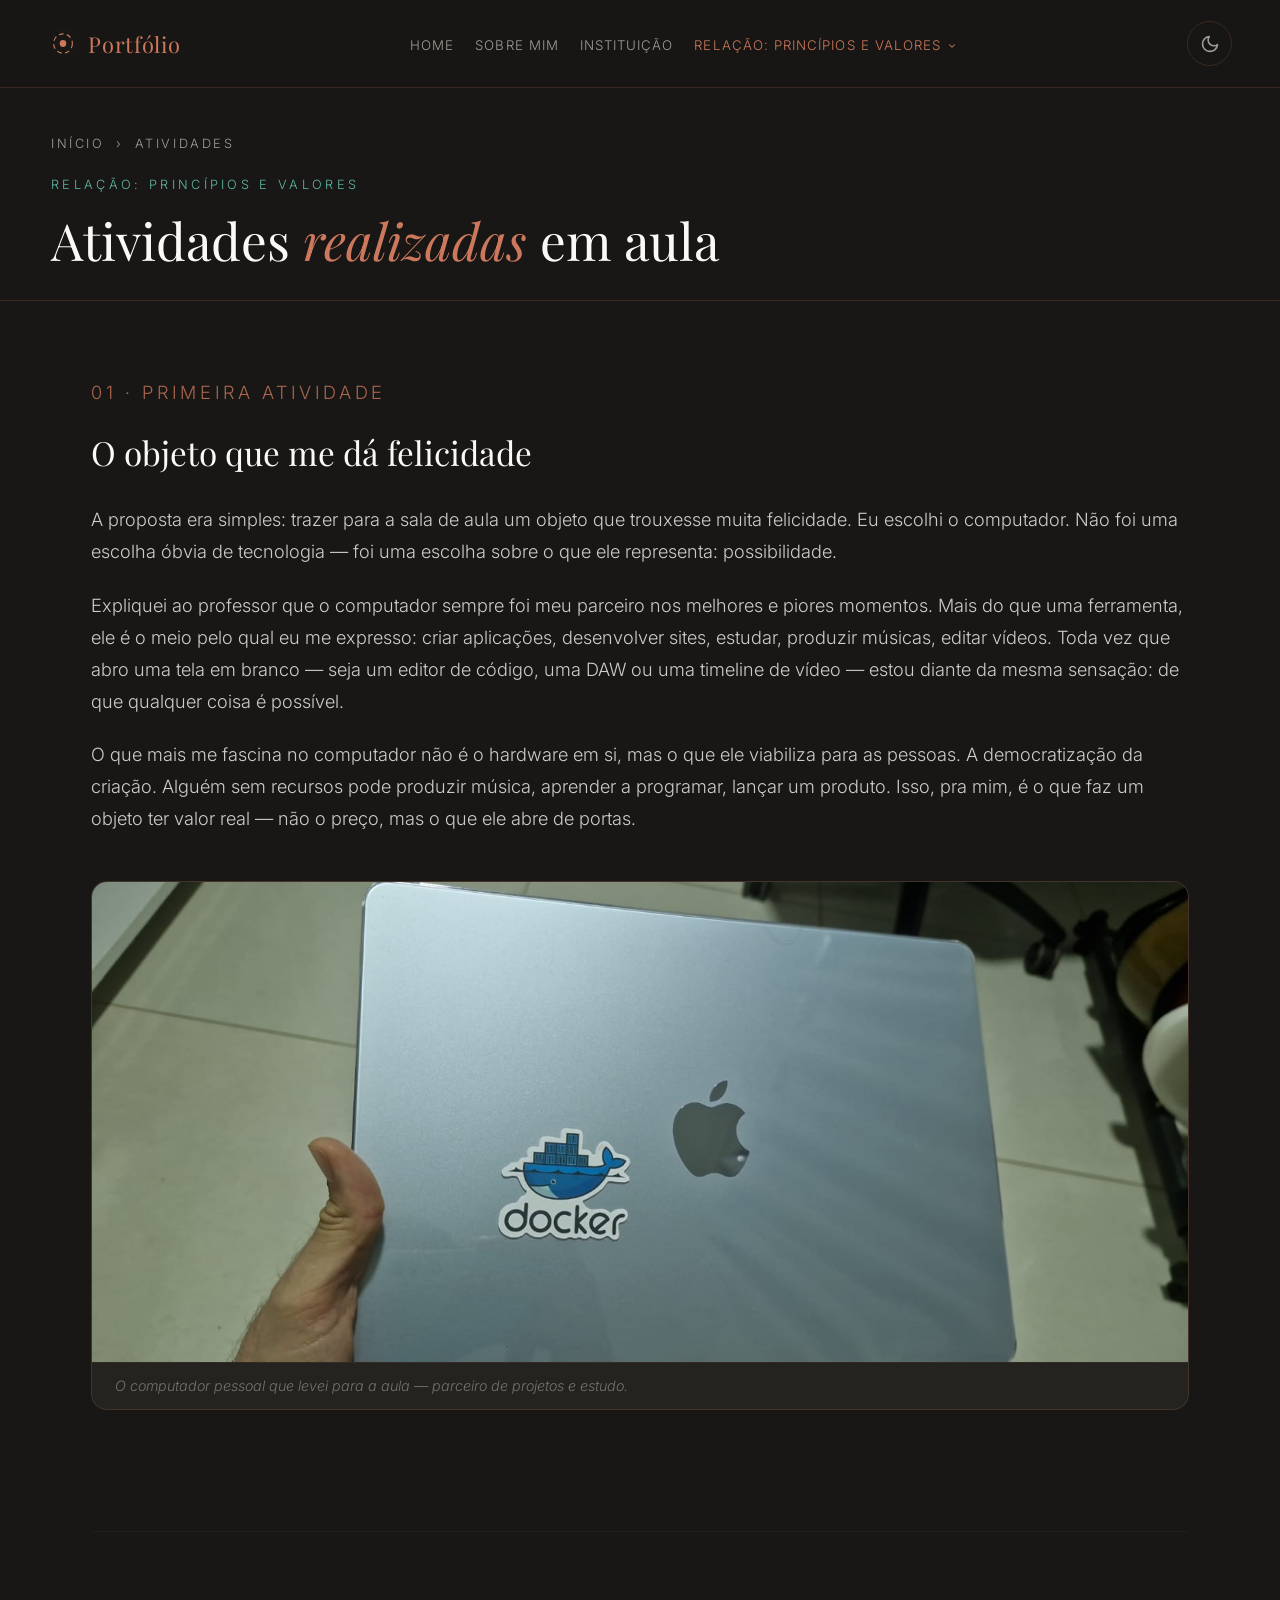
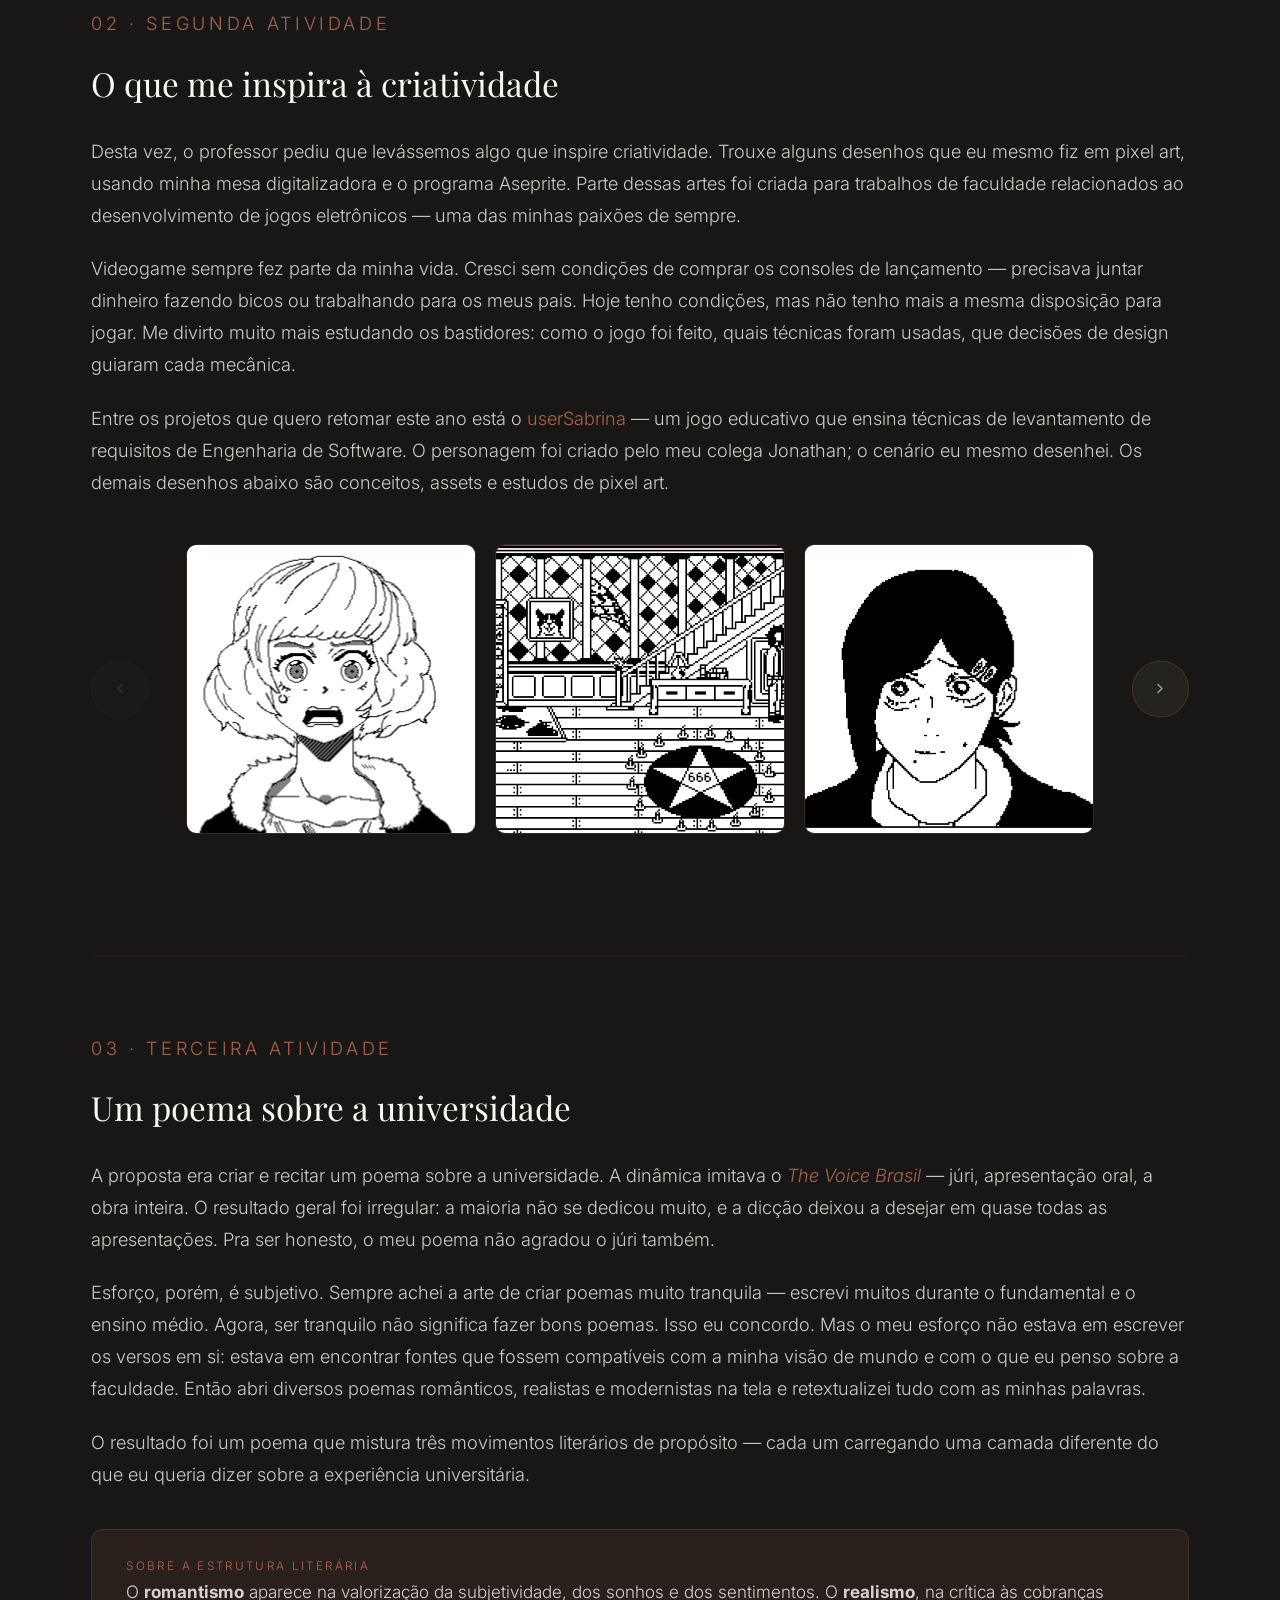
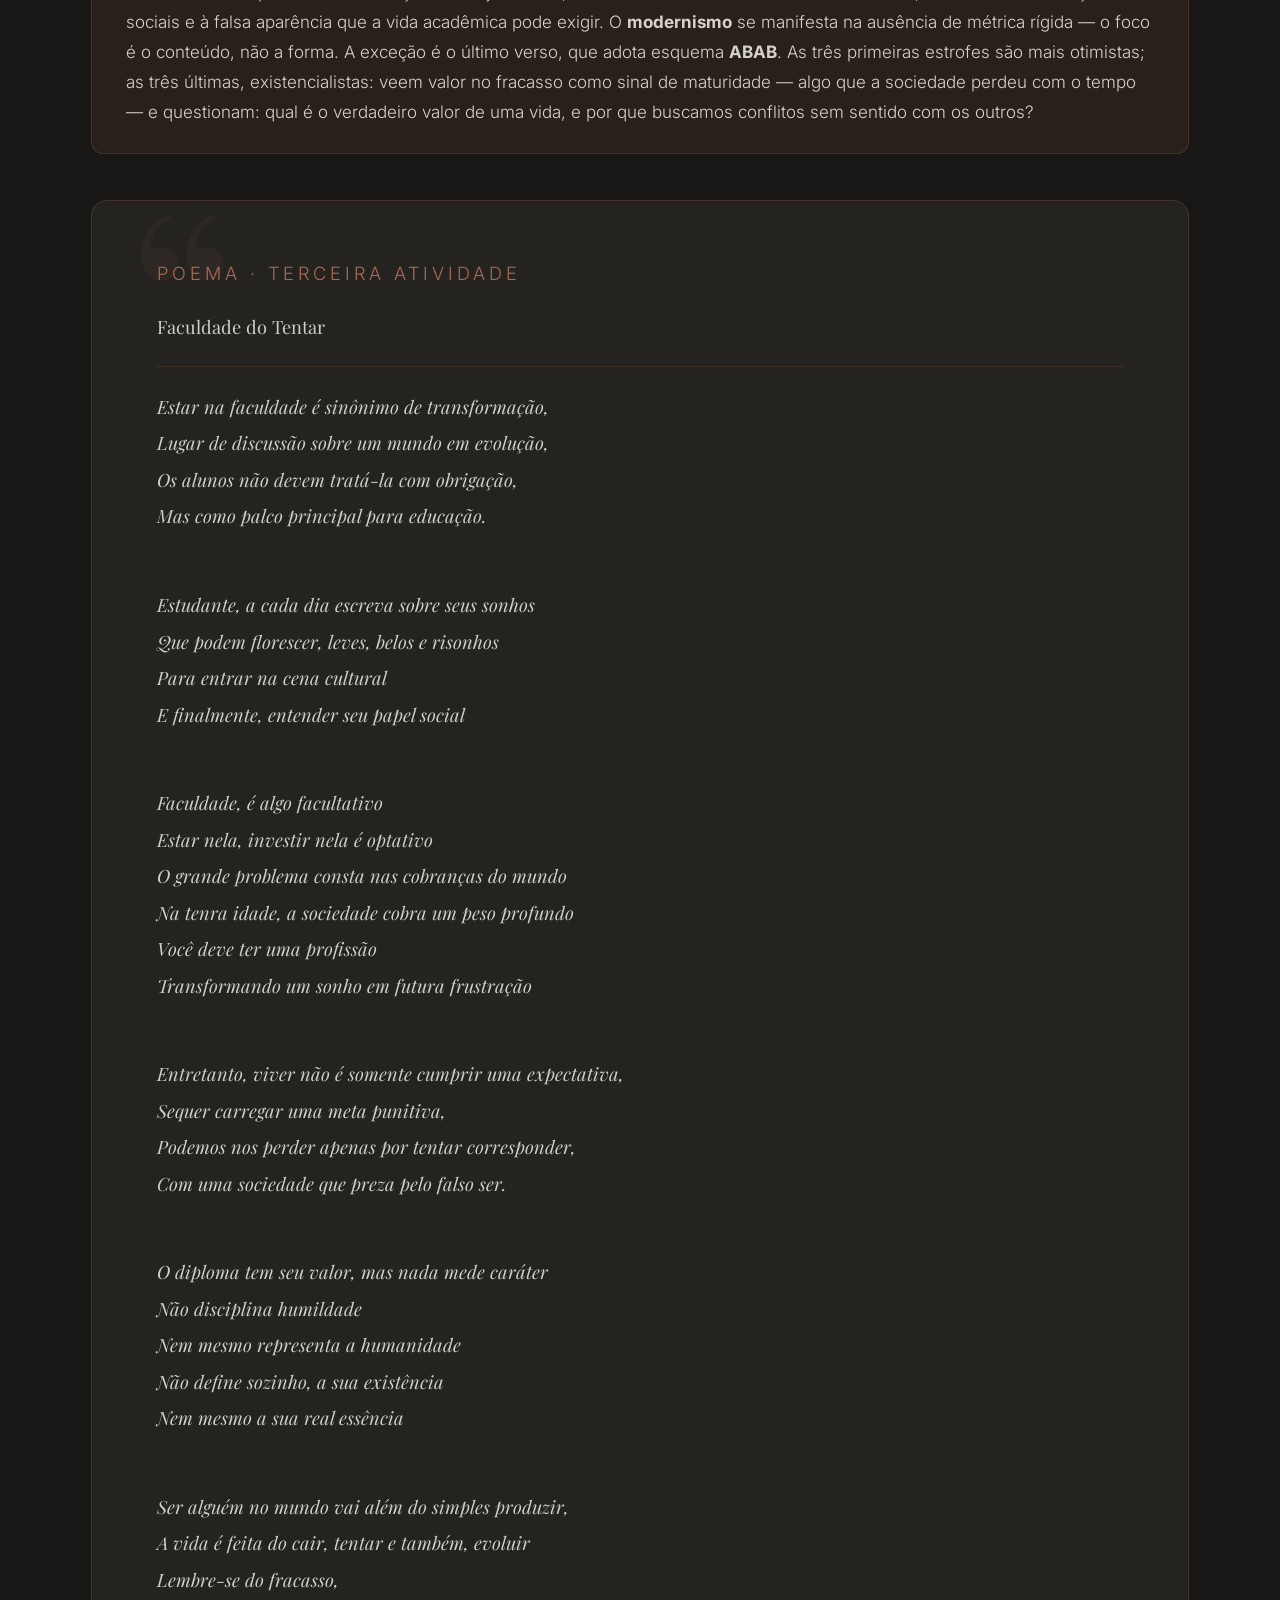
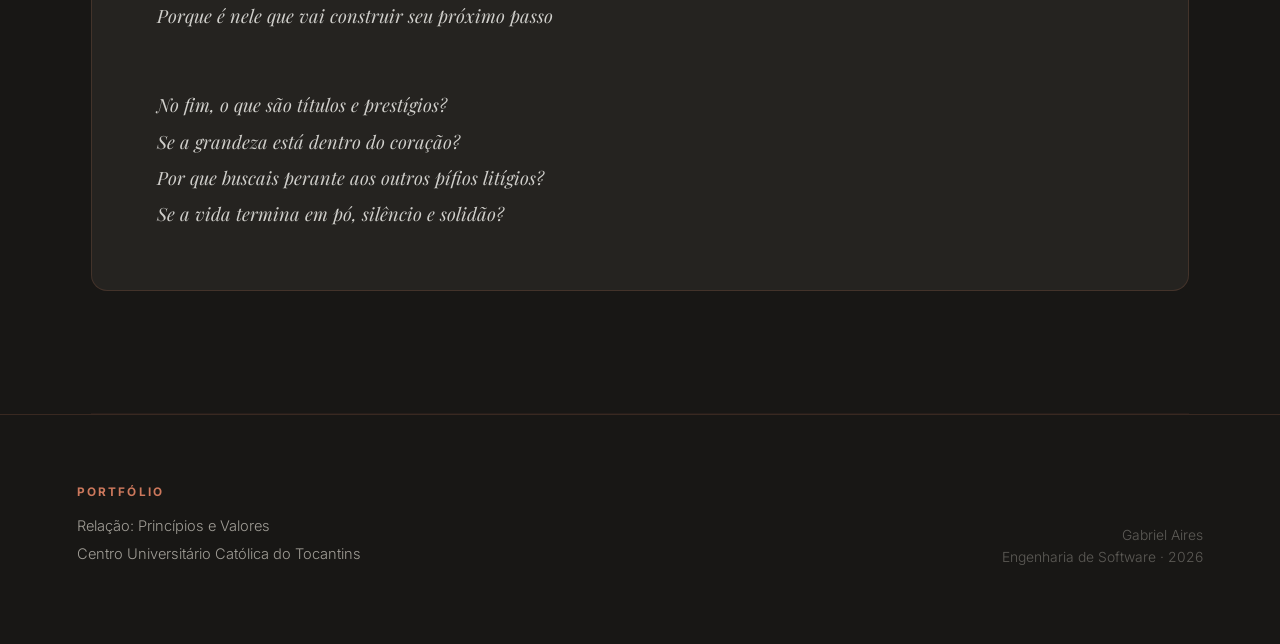
==== pages/atividades/index.html @ dd1c5842 "Initial commit" ====
<!DOCTYPE html>
<html lang="pt-BR">
<head>
  <meta charset="UTF-8">
  <meta name="viewport" content="width=device-width, initial-scale=1.0">
  <title>Atividades · Portfólio</title>
  <link rel="preconnect" href="https://fonts.googleapis.com">
  <link rel="preconnect" href="https://fonts.gstatic.com" crossorigin>
  <link href="https://fonts.googleapis.com/css2?family=Playfair+Display:ital,wght@0,400;0,600;1,400&family=Inter:wght@300;400;500;600&display=swap" rel="stylesheet">
  <link rel="icon" href="../../assets/favicon.svg" type="image/svg+xml">
  <link rel="stylesheet" href="../../css/style.css">
  <script>(function(){var t=localStorage.getItem('portfolio-theme')||'dark';document.documentElement.setAttribute('data-theme',t);})();</script>
</head>
<body>

  <!-- NAVEGAÇÃO -->
  <nav>
    <a href="../../" class="nav-logo">
      <img src="../../assets/favicon.svg" class="nav-logo-icon" alt="" aria-hidden="true">
      Portfólio
    </a>
    <ul class="nav-links">
      <li><a href="../../">Home</a></li>
      <li><a href="../sobre-mim/">Sobre Mim</a></li>
      <li><a href="../instituicao/">Instituição</a></li>
      <li class="nav-dropdown">
        <button class="nav-dropdown-toggle active" aria-haspopup="true" aria-expanded="false">
          Relação: Princípios e Valores
          <svg class="dd-chevron" width="10" height="10" viewBox="0 0 24 24" fill="none" stroke="currentColor" stroke-width="2.5" stroke-linecap="round" stroke-linejoin="round"><polyline points="6 9 12 15 18 9"/></svg>
        </button>
        <ul class="nav-dropdown-menu">
          <li><a href="#" class="active">Atividades</a></li>
          <li><a href="../unidade-1/">Unidade I</a></li>
          <li><a href="../unidade-2/">Unidade II</a></li>
          <li><a href="../unidade-3/">Unidade III</a></li>
          <li><a href="../unidade-4/">Unidade IV</a></li>
          <li><a href="../unidade-5/">Unidade V</a></li>
        </ul>
      </li>
    </ul>
    <button class="theme-toggle" aria-label="Alternar tema">
      <svg class="icon-moon" width="15" height="15" viewBox="0 0 24 24" fill="none" stroke="currentColor" stroke-width="2" stroke-linecap="round" stroke-linejoin="round"><path d="M21 12.79A9 9 0 1 1 11.21 3 7 7 0 0 0 21 12.79z"/></svg>
      <svg class="icon-sun" width="15" height="15" viewBox="0 0 24 24" fill="none" stroke="currentColor" stroke-width="2" stroke-linecap="round" stroke-linejoin="round"><circle cx="12" cy="12" r="5"/><line x1="12" y1="1" x2="12" y2="3"/><line x1="12" y1="21" x2="12" y2="23"/><line x1="4.22" y1="4.22" x2="5.64" y2="5.64"/><line x1="18.36" y1="18.36" x2="19.78" y2="19.78"/><line x1="1" y1="12" x2="3" y2="12"/><line x1="21" y1="12" x2="23" y2="12"/><line x1="4.22" y1="19.78" x2="5.64" y2="18.36"/><line x1="18.36" y1="5.64" x2="19.78" y2="4.22"/></svg>
    </button>
  </nav>

  <!-- CABEÇALHO -->
  <header class="page-header" id="atividades">
    <p class="page-header-breadcrumb">
      <a href="../../">Início</a>
      <span aria-hidden="true">›</span>
      Atividades
    </p>
    <p class="page-header-eyebrow">Relação: Princípios e Valores</p>
    <h1 class="page-header-title">Atividades <em>realizadas</em> em aula</h1>
  </header>

  <!-- CONTEÚDO -->
  <main class="page-content">

    <!-- ── Atividade 1: Computador ─────────────────────────── -->
    <section class="topic" id="atividade-1">
      <p class="topic-num">01 · Primeira Atividade</p>
      <h2 class="topic-title">O objeto que me dá felicidade</h2>

      <p>
        A proposta era simples: trazer para a sala de aula um objeto que trouxesse muita felicidade. Eu escolhi o computador. Não foi uma escolha óbvia de tecnologia — foi uma escolha sobre o que ele representa: possibilidade.
      </p>
      <p>
        Expliquei ao professor que o computador sempre foi meu parceiro nos melhores e piores momentos. Mais do que uma ferramenta, ele é o meio pelo qual eu me expresso: criar aplicações, desenvolver sites, estudar, produzir músicas, editar vídeos. Toda vez que abro uma tela em branco — seja um editor de código, uma DAW ou uma timeline de vídeo — estou diante da mesma sensação: de que qualquer coisa é possível.
      </p>
      <p>
        O que mais me fascina no computador não é o hardware em si, mas o que ele viabiliza para as pessoas. A democratização da criação. Alguém sem recursos pode produzir música, aprender a programar, lançar um produto. Isso, pra mim, é o que faz um objeto ter valor real — não o preço, mas o que ele abre de portas.
      </p>

      <figure class="act-photo-wrap">
        <img
          src="../../assets/atividades/computador.jpeg"
          alt="Computador pessoal de Gabriel Aires, levado para a sala de aula"
        >
        <figcaption>O computador pessoal que levei para a aula — parceiro de projetos e estudo.</figcaption>
      </figure>
    </section>

    <!-- ── Atividade 2: Pixel Art ──────────────────────────── -->
    <section class="topic" id="atividade-2">
      <p class="topic-num">02 · Segunda Atividade</p>
      <h2 class="topic-title">O que me inspira à criatividade</h2>

      <p>
        Desta vez, o professor pediu que levássemos algo que inspire criatividade. Trouxe alguns desenhos que eu mesmo fiz em pixel art, usando minha mesa digitalizadora e o programa Aseprite. Parte dessas artes foi criada para trabalhos de faculdade relacionados ao desenvolvimento de jogos eletrônicos — uma das minhas paixões de sempre.
      </p>
      <p>
        Videogame sempre fez parte da minha vida. Cresci sem condições de comprar os consoles de lançamento — precisava juntar dinheiro fazendo bicos ou trabalhando para os meus pais. Hoje tenho condições, mas não tenho mais a mesma disposição para jogar. Me divirto muito mais estudando os bastidores: como o jogo foi feito, quais técnicas foram usadas, que decisões de design guiaram cada mecânica.
      </p>
      <p>
        Entre os projetos que quero retomar este ano está o <a href="https://github.com/gabriel-aires09/userSabrina" target="_blank" rel="noopener" style="color:var(--gold);text-decoration:none;">userSabrina</a> — um jogo educativo que ensina técnicas de levantamento de requisitos de Engenharia de Software. O personagem foi criado pelo meu colega Jonathan; o cenário eu mesmo desenhei. Os demais desenhos abaixo são conceitos, assets e estudos de pixel art.
      </p>

      <div class="carousel-outer" data-carousel>
        <button class="carousel-btn carousel-btn--prev" aria-label="Anterior">
          <svg width="16" height="16" viewBox="0 0 24 24" fill="none" stroke="currentColor" stroke-width="2.2" stroke-linecap="round" stroke-linejoin="round"><polyline points="15 18 9 12 15 6"/></svg>
        </button>
        <div class="carousel-wrap">
          <div class="carousel-track">
            <div class="carousel-slide">
              <img
                src="../../assets/atividades/ah.jpeg"
                alt="Pixel art — estudo de personagem"
                class="carousel-img"
                data-full="../../assets/atividades/ah.jpeg"
              >
            </div>
            <div class="carousel-slide">
              <img
                src="../../assets/atividades/game.jpeg"
                alt="Pixel art — conceito de jogo"
                class="carousel-img"
                data-full="../../assets/atividades/game.jpeg"
              >
            </div>
            <div class="carousel-slide">
              <img
                src="../../assets/atividades/kobeni.jpeg"
                alt="Pixel art — Kobeni"
                class="carousel-img"
                data-full="../../assets/atividades/kobeni.jpeg"
              >
            </div>
            <div class="carousel-slide">
              <img
                src="../../assets/atividades/naruta.jpeg"
                alt="Pixel art — Naruto"
                class="carousel-img"
                data-full="../../assets/atividades/naruta.jpeg"
              >
            </div>
            <div class="carousel-slide">
              <img
                src="../../assets/atividades/peko-modernista.jpeg"
                alt="Pixel art — Peko modernista"
                class="carousel-img"
                data-full="../../assets/atividades/peko-modernista.jpeg"
              >
            </div>
            <div class="carousel-slide">
              <img
                src="../../assets/atividades/torta-prazer.jpeg"
                alt="Pixel art — conceito de personagem"
                class="carousel-img"
                data-full="../../assets/atividades/torta-prazer.jpeg"
              >
            </div>
          </div>
        </div>
        <button class="carousel-btn carousel-btn--next" aria-label="Próximo">
          <svg width="16" height="16" viewBox="0 0 24 24" fill="none" stroke="currentColor" stroke-width="2.2" stroke-linecap="round" stroke-linejoin="round"><polyline points="9 18 15 12 9 6"/></svg>
        </button>
      </div>
    </section>

    <!-- ── Atividade 3: Poema ──────────────────────────────── -->
    <section class="topic" id="atividade-3">
      <p class="topic-num">03 · Terceira Atividade</p>
      <h2 class="topic-title">Um poema sobre a universidade</h2>

      <p>
        A proposta era criar e recitar um poema sobre a universidade. A dinâmica imitava o <em>The Voice Brasil</em> — júri, apresentação oral, a obra inteira. O resultado geral foi irregular: a maioria não se dedicou muito, e a dicção deixou a desejar em quase todas as apresentações. Pra ser honesto, o meu poema não agradou o júri também.
      </p>
      <p>
        Esforço, porém, é subjetivo. Sempre achei a arte de criar poemas muito tranquila — escrevi muitos durante o fundamental e o ensino médio. Agora, ser tranquilo não significa fazer bons poemas. Isso eu concordo. Mas o meu esforço não estava em escrever os versos em si: estava em encontrar fontes que fossem compatíveis com a minha visão de mundo e com o que eu penso sobre a faculdade. Então abri diversos poemas românticos, realistas e modernistas na tela e retextualizei tudo com as minhas palavras.
      </p>
      <p>
        O resultado foi um poema que mistura três movimentos literários de propósito — cada um carregando uma camada diferente do que eu queria dizer sobre a experiência universitária.
      </p>

      <div class="concept-box">
        <p class="label">Sobre a estrutura literária</p>
        <p>
          O <strong>romantismo</strong> aparece na valorização da subjetividade, dos sonhos e dos sentimentos. O <strong>realismo</strong>, na crítica às cobranças sociais e à falsa aparência que a vida acadêmica pode exigir. O <strong>modernismo</strong> se manifesta na ausência de métrica rígida — o foco é o conteúdo, não a forma. A exceção é o último verso, que adota esquema <strong>ABAB</strong>. As três primeiras estrofes são mais otimistas; as três últimas, existencialistas: veem valor no fracasso como sinal de maturidade — algo que a sociedade perdeu com o tempo — e questionam: qual é o verdadeiro valor de uma vida, e por que buscamos conflitos sem sentido com os outros?
        </p>
      </div>

      <div class="poem-card">
        <p class="poem-card-label">Poema · Terceira Atividade</p>
        <p class="poem-title">Faculdade do Tentar</p>
        <div class="poem-body">
          <p class="poem-stanza">
            Estar na faculdade é sinônimo de transformação,<br>
            Lugar de discussão sobre um mundo em evolução,<br>
            Os alunos não devem tratá-la com obrigação,<br>
            Mas como palco principal para educação.
          </p>
          <p class="poem-stanza">
            Estudante, a cada dia escreva sobre seus sonhos<br>
            Que podem florescer, leves, belos e risonhos<br>
            Para entrar na cena cultural<br>
            E finalmente, entender seu papel social
          </p>
          <p class="poem-stanza">
            Faculdade, é algo facultativo<br>
            Estar nela, investir nela é optativo<br>
            O grande problema consta nas cobranças do mundo<br>
            Na tenra idade, a sociedade cobra um peso profundo<br>
            Você deve ter uma profissão<br>
            Transformando um sonho em futura frustração
          </p>
          <p class="poem-stanza">
            Entretanto, viver não é somente cumprir uma expectativa,<br>
            Sequer carregar uma meta punitiva,<br>
            Podemos nos perder apenas por tentar corresponder,<br>
            Com uma sociedade que preza pelo falso ser.
          </p>
          <p class="poem-stanza">
            O diploma tem seu valor, mas nada mede caráter<br>
            Não disciplina humildade<br>
            Nem mesmo representa a humanidade<br>
            Não define sozinho, a sua existência<br>
            Nem mesmo a sua real essência
          </p>
          <p class="poem-stanza">
            Ser alguém no mundo vai além do simples produzir,<br>
            A vida é feita do cair, tentar e também, evoluir<br>
            Lembre-se do fracasso,<br>
            Porque é nele que vai construir seu próximo passo
          </p>
          <p class="poem-stanza">
            No fim, o que são títulos e prestígios?<br>
            Se a grandeza está dentro do coração?<br>
            Por que buscais perante aos outros pífios litígios?<br>
            Se a vida termina em pó, silêncio e solidão?
          </p>
        </div>
      </div>
    </section>

  </main>

  <!-- LIGHTBOX -->
  <div id="lightbox" hidden aria-modal="true" role="dialog" aria-label="Imagem ampliada">
    <div class="lightbox-inner">
      <button id="lightbox-close" aria-label="Fechar">
        <svg width="14" height="14" viewBox="0 0 24 24" fill="none" stroke="currentColor" stroke-width="2.5" stroke-linecap="round"><line x1="18" y1="6" x2="6" y2="18"/><line x1="6" y1="6" x2="18" y2="18"/></svg>
      </button>
      <img id="lightbox-img" src="" alt="">
    </div>
  </div>

  <!-- RODAPÉ -->
  <footer>
    <div class="footer-refs">
      <strong>Portfólio</strong>
      Relação: Princípios e Valores<br>
      Centro Universitário Católica do Tocantins
    </div>
    <div class="footer-meta">
      Gabriel Aires<br>
      Engenharia de Software · 2026
    </div>
  </footer>

  <script src="../../js/main.js"></script>
  <script>
  (function () {
    // ── Carrossel ───────────────────────────────────────────
    function initCarousel(outer) {
      var track  = outer.querySelector('.carousel-track');
      var slides = Array.from(outer.querySelectorAll('.carousel-slide'));
      var prev   = outer.querySelector('.carousel-btn--prev');
      var next   = outer.querySelector('.carousel-btn--next');

      function spv() {
        return window.innerWidth <= 740 ? 2 : 3;
      }

      var idx = 0;

      function go(n) {
        var perView = spv();
        var max     = Math.max(0, slides.length - perView);
        idx         = Math.max(0, Math.min(n, max));

        var w   = slides[0].offsetWidth;
        var gap = parseFloat(getComputedStyle(track).columnGap) || 16;
        track.style.transform = 'translateX(-' + (idx * (w + gap)) + 'px)';

        prev.disabled = idx === 0;
        next.disabled = idx >= max;
      }

      prev.addEventListener('click', function () { go(idx - 1); });
      next.addEventListener('click', function () { go(idx + 1); });
      window.addEventListener('resize', function () { go(idx); });
      go(0);
    }

    document.querySelectorAll('[data-carousel]').forEach(initCarousel);

    // ── Lightbox ────────────────────────────────────────────
    var overlay = document.getElementById('lightbox');
    var lbImg   = document.getElementById('lightbox-img');
    var lbClose = document.getElementById('lightbox-close');

    function openLightbox(src, alt) {
      lbImg.src = src;
      lbImg.alt = alt || '';
      overlay.removeAttribute('hidden');
      document.body.style.overflow = 'hidden';
    }

    function closeLightbox() {
      overlay.setAttribute('hidden', '');
      document.body.style.overflow = '';
      lbImg.src = '';
    }

    document.querySelectorAll('.carousel-img').forEach(function (img) {
      img.addEventListener('click', function () {
        openLightbox(img.dataset.full || img.src, img.alt);
      });
    });

    overlay.addEventListener('click', function (e) {
      if (e.target === overlay) closeLightbox();
    });

    lbClose.addEventListener('click', closeLightbox);

    document.addEventListener('keydown', function (e) {
      if (e.key === 'Escape' && !overlay.hasAttribute('hidden')) closeLightbox();
    });
  }());
  </script>
</body>
</html>
---- css/style.css ----
/* ==========================================================
   PORTFÓLIO — Relação: Princípios e Valores
   Folha de estilos compartilhada
   ========================================================== */

/* ── VARIÁVEIS E RESET ────────────────────────────────────── */
:root {
  --bg:        #181715;
  --bg-card:   #252320;
  --gold:      #cc785c;
  --gold-dim:  rgba(204, 120, 92, 0.10);
  --gold-line: rgba(204, 120, 92, 0.18);
  --text:      #faf9f5;
  --text-muted:#a09d96;
  --teal:      #5db8a6;
}

/* ── TEMA CLARO ───────────────────────────────────────────── */
[data-theme="light"] {
  --bg:        #faf9f5;
  --bg-card:   #efe9de;
  --gold:      #cc785c;
  --gold-dim:  rgba(204, 120, 92, 0.08);
  --gold-line: #e6dfd8;
  --text:      #141413;
  --text-muted:#6c6a64;
  --teal:      #5db8a6;
}

[data-theme="light"] nav {
  background: rgba(250, 249, 245, 0.92);
}

[data-theme="light"] .unit-card--active:hover {
  background: rgba(239, 233, 222, 0.95);
}

[data-theme="light"] .img-slot {
  background: rgba(239, 233, 222, 0.7);
}

[data-theme="light"] .topic {
  border-bottom-color: #e6dfd8;
}

[data-theme="light"] .mindset-col ul li {
  border-bottom-color: rgba(0, 0, 0, 0.05);
}

*, *::before, *::after { box-sizing: border-box; margin: 0; padding: 0; }

html { scroll-behavior: smooth; font-size: 19px; }

body {
  background: var(--bg);
  color: var(--text);
  font-family: 'Inter', sans-serif;
  font-weight: 300;
  line-height: 1.75;
  -webkit-font-smoothing: antialiased;
}

em { color: var(--gold); font-style: italic; }

/* ── NAVEGAÇÃO ────────────────────────────────────────────── */
nav {
  position: fixed;
  top: 0;
  inset-inline: 0;
  padding: 1.1rem 2.5rem;
  display: flex;
  align-items: center;
  justify-content: space-between;
  background: rgba(24, 23, 21, 0.88);
  backdrop-filter: blur(14px);
  border-bottom: 1px solid var(--gold-line);
  z-index: 100;
}

.nav-logo {
  font-family: 'Playfair Display', serif;
  font-size: 1.15rem;
  color: var(--gold);
  letter-spacing: 0.03em;
  text-decoration: none;
  display: flex;
  align-items: center;
  gap: 0.55rem;
}

.nav-logo-icon {
  width: 1.6rem;
  height: 1.6rem;
  flex-shrink: 0;
}

.nav-links {
  list-style: none;
  display: flex;
  align-items: center;
  gap: 1.1rem;
}

.nav-links a {
  display: inline-flex;
  align-items: center;
  font-size: 0.7rem;
  line-height: 1;
  letter-spacing: 0.08em;
  text-transform: uppercase;
  color: var(--text-muted);
  text-decoration: none;
  transition: color 0.2s;
}

.nav-links a:hover,
.nav-links a.active { color: var(--gold); }

.nav-links .soon a {
  opacity: 0.35;
  pointer-events: none;
}

/* ── DROPDOWN DE NAVEGAÇÃO ────────────────────────────────── */
.nav-dropdown { position: relative; }

.nav-dropdown-toggle {
  background: none;
  border: none;
  padding: 0;
  font-family: 'Inter', sans-serif;
  font-size: 0.7rem;
  font-weight: 300;
  line-height: 1;
  letter-spacing: 0.08em;
  text-transform: uppercase;
  color: var(--text-muted);
  cursor: pointer;
  display: flex;
  align-items: center;
  gap: 0.3rem;
  transition: color 0.2s;
  transform: translateY(2px);
  white-space: nowrap;
}

.nav-dropdown-toggle:hover,
.nav-dropdown-toggle.active { color: var(--gold); }

.dd-chevron { transition: transform 0.22s ease; flex-shrink: 0; }
.nav-dropdown.open .dd-chevron { transform: rotate(180deg); }

.nav-dropdown-menu {
  position: absolute;
  top: calc(100% + 1.3rem);
  left: 50%;
  transform: translateX(-50%) translateY(-8px);
  list-style: none;
  background: var(--bg-card);
  border: 1px solid var(--gold-line);
  border-radius: 12px;
  padding: 0.45rem;
  min-width: 210px;
  z-index: 200;
  opacity: 0;
  pointer-events: none;
  transition: opacity 0.18s ease, transform 0.18s ease;
}

.nav-dropdown.open .nav-dropdown-menu {
  opacity: 1;
  pointer-events: auto;
  transform: translateX(-50%) translateY(0);
}

.nav-dropdown-menu a {
  display: block;
  padding: 0.52rem 1rem;
  font-size: 0.68rem;
  letter-spacing: 0.07em;
  text-transform: uppercase;
  color: var(--text-muted);
  text-decoration: none;
  border-radius: 8px;
  transition: color 0.15s, background 0.15s;
  white-space: nowrap;
}

.nav-dropdown-menu a:hover,
.nav-dropdown-menu a.active {
  color: var(--gold);
  background: var(--gold-dim);
}

.theme-toggle {
  background: none;
  border: 1px solid var(--gold-line);
  border-radius: 50%;
  width: 2.4rem;
  height: 2.4rem;
  cursor: pointer;
  display: flex;
  align-items: center;
  justify-content: center;
  color: var(--text-muted);
  transition: color 0.2s, border-color 0.2s, background 0.2s;
  flex-shrink: 0;
  padding: 0;
}

.theme-toggle svg {
  width: 1.05rem;
  height: 1.05rem;
}

.theme-toggle:hover {
  color: var(--gold);
  border-color: var(--gold);
  background: var(--gold-dim);
}

.theme-toggle .icon-sun  { display: none; }
.theme-toggle .icon-moon { display: block; }

[data-theme="light"] .theme-toggle .icon-sun  { display: block; }
[data-theme="light"] .theme-toggle .icon-moon { display: none; }

/* ── HERO ─────────────────────────────────────────────────── */
#hero {
  min-height: 100svh;
  display: grid;
  grid-template-columns: 1fr 1fr;
  align-items: center;
  gap: 2rem;
  padding: 7rem 6vw 5rem;
  position: relative;
  overflow: hidden;
}

.hero-text { max-width: 520px; }

.hero-eyebrow {
  font-size: 0.68rem;
  letter-spacing: 0.22em;
  text-transform: uppercase;
  color: var(--teal);
  margin-bottom: 1.4rem;
}

.hero-title {
  font-family: 'Playfair Display', serif;
  font-size: clamp(3rem, 5.5vw, 4.8rem);
  font-weight: 400;
  line-height: 1.08;
  letter-spacing: -0.03em;
  color: var(--gold);
  margin-bottom: 0.25em;
}

.hero-subtitle {
  font-family: 'Playfair Display', serif;
  font-size: clamp(1rem, 1.8vw, 1.45rem);
  font-weight: 400;
  font-style: italic;
  color: var(--text);
  opacity: 0.72;
  margin-bottom: 2rem;
}

.hero-intro {
  font-size: 0.97rem;
  color: var(--text);
  opacity: 0.72;
  line-height: 1.85;
  max-width: 46ch;
}

/* ── SVG RINGS ────────────────────────────────────────────── */
.rings-wrap {
  display: flex;
  justify-content: center;
  align-items: center;
}

.rings-svg {
  width: min(420px, 88vw);
  height: auto;
}

.r-outer {
  fill: none;
  stroke: rgba(93, 184, 166, 0.18);
  stroke-width: 1;
  stroke-dasharray: 7 22;
  animation: dash 55s linear infinite;
}
.r-mid {
  fill: none;
  stroke: rgba(93, 184, 166, 0.28);
  stroke-width: 1.2;
  stroke-dasharray: 9 14;
  animation: dash 35s linear infinite;
}
.r-inner {
  fill: none;
  stroke: rgba(204, 120, 92, 0.35);
  stroke-width: 1.5;
  stroke-dasharray: 11 9;
  animation: dash 22s linear infinite reverse;
}

@keyframes dash {
  to { stroke-dashoffset: -1400; }
}

.r-glow {
  fill: rgba(204, 120, 92, 0.1);
  animation: glowPulse 4s ease-in-out infinite;
}

@keyframes glowPulse {
  0%, 100% { opacity: 0.5; }
  50%       { opacity: 1; }
}

.r-core { fill: var(--gold); }

.rl {
  fill: var(--text-muted);
  font-family: 'Inter', sans-serif;
  font-size: 10px;
  font-weight: 500;
  letter-spacing: 0.18em;
  text-anchor: middle;
  text-transform: uppercase;
}

.rl-eu {
  fill: var(--gold);
  font-family: 'Playfair Display', serif;
  font-size: 15px;
  font-weight: 600;
  text-anchor: middle;
}

/* ── INDICADOR DE SCROLL ──────────────────────────────────── */
.scroll-hint {
  position: absolute;
  bottom: 2rem;
  left: 50%;
  transform: translateX(-50%);
  display: flex;
  flex-direction: column;
  align-items: center;
  gap: 0.5rem;
  opacity: 0.38;
  pointer-events: none;
}

.scroll-hint span {
  font-size: 0.6rem;
  letter-spacing: 0.2em;
  text-transform: uppercase;
}

.scroll-line {
  width: 1px;
  height: 38px;
  background: linear-gradient(to bottom, var(--gold), transparent);
  animation: scrollPulse 2.2s ease-in-out infinite;
}

@keyframes scrollPulse {
  0%, 100% { opacity: 0.3; }
  50%       { opacity: 1; }
}

/* ── GRADE DE UNIDADES (index.html) ──────────────────────── */
.units-section {
  padding: 5rem 6vw 6rem;
}

.units-section-header {
  margin-bottom: 2.8rem;
}

.units-section-eyebrow {
  font-size: 0.67rem;
  letter-spacing: 0.25em;
  text-transform: uppercase;
  color: var(--teal);
  margin-bottom: 0.6rem;
}

.units-section-title {
  font-family: 'Playfair Display', serif;
  font-size: clamp(1.6rem, 3vw, 2.2rem);
  font-weight: 400;
  color: var(--text);
}

.units-grid {
  display: grid;
  grid-template-columns: repeat(5, 1fr);
  gap: 1.2rem;
  max-width: 1280px;
}

/* Card de unidade */
.unit-card {
  border-radius: 16px;
  padding: 2rem 1.8rem;
  border: 1px solid var(--gold-line);
  background: var(--bg-card);
  display: flex;
  flex-direction: column;
  gap: 0.7rem;
  transition: border-color 0.2s, background 0.2s, transform 0.2s;
  text-decoration: none;
  color: inherit;
  position: relative;
  overflow: hidden;
}

.unit-card--active {
  border-color: rgba(204, 120, 92, 0.35);
  cursor: pointer;
}

.unit-card--active:hover {
  border-color: var(--gold);
  background: rgba(37, 35, 32, 0.9);
  transform: translateY(-2px);
}

.unit-card--locked {
  opacity: 0.45;
  cursor: default;
}

.unit-card-num {
  font-family: 'Playfair Display', serif;
  font-size: 2.8rem;
  font-weight: 400;
  color: var(--gold);
  line-height: 1;
  opacity: 0.35;
}

.unit-card h3 {
  font-family: 'Playfair Display', serif;
  font-size: 1.2rem;
  font-weight: 400;
  color: var(--text);
  line-height: 1.3;
}

.unit-card p {
  font-size: 0.85rem;
  color: var(--text-muted);
  line-height: 1.6;
  flex: 1;
}

.unit-card-status {
  font-size: 0.65rem;
  letter-spacing: 0.16em;
  text-transform: uppercase;
  margin-top: 0.5rem;
}

.unit-card--active .unit-card-status { color: var(--teal); }
.unit-card--locked .unit-card-status { color: var(--text-muted); opacity: 0.6; }

.unit-card-arrow {
  position: absolute;
  bottom: 1.8rem;
  right: 1.8rem;
  font-size: 1.1rem;
  color: var(--gold);
  opacity: 0;
  transition: opacity 0.2s, transform 0.2s;
}

.unit-card--active:hover .unit-card-arrow {
  opacity: 1;
  transform: translateX(3px);
}

/* ── CABEÇALHO DA UNIDADE (unidade-N/index.html) ─────────── */
.page-header {
  padding: 7rem 4vw 1.5rem;
  border-bottom: 1px solid var(--gold-line);
}

.page-header-breadcrumb {
  font-size: 0.67rem;
  letter-spacing: 0.2em;
  text-transform: uppercase;
  color: var(--text-muted);
  margin-bottom: 1rem;
  display: flex;
  align-items: center;
  gap: 0.6rem;
}

.page-header-breadcrumb a {
  color: var(--text-muted);
  text-decoration: none;
  transition: color 0.2s;
}

.page-header-breadcrumb a:hover { color: var(--gold); }

.page-header-eyebrow {
  font-size: 0.67rem;
  letter-spacing: 0.26em;
  text-transform: uppercase;
  color: var(--teal);
  margin-bottom: 0.7rem;
}

.page-header-title {
  font-family: 'Playfair Display', serif;
  font-size: clamp(2rem, 4vw, 3rem);
  font-weight: 400;
  color: var(--text);
  line-height: 1.2;
}

/* ── CONTEÚDO PRINCIPAL ───────────────────────────────────── */
.page-content {
  max-width: 1200px;
  margin: 0 auto;
  padding: 0 4vw;
}

/* ── TÓPICO ───────────────────────────────────────────────── */
.topic {
  padding: 4rem 0;
  border-bottom: 1px solid rgba(204, 120, 92, 0.07);
  opacity: 0;
  transform: translateY(22px);
  transition: opacity 0.65s ease, transform 0.65s ease;
}

.topic.visible {
  opacity: 1;
  transform: none;
}

.topic-num {
  font-size: 0.62rem;
  letter-spacing: 0.2em;
  text-transform: uppercase;
  color: var(--gold);
  opacity: 0.55;
  margin-bottom: 0.9rem;
}

.topic-title {
  font-family: 'Playfair Display', serif;
  font-size: clamp(1.35rem, 2.6vw, 1.9rem);
  font-weight: 400;
  color: var(--text);
  line-height: 1.3;
  margin-bottom: 1.6rem;
}

.topic p {
  font-size: 0.96rem;
  opacity: 0.8;
  margin-bottom: 1.15rem;
}

.topic p:last-child { margin-bottom: 0; }

/* ── CITAÇÃO ──────────────────────────────────────────────── */
.pull-quote {
  border-left: 2px solid var(--gold);
  padding: 0.9rem 0 0.9rem 1.8rem;
  margin: 2.2rem 0;
}

.pull-quote blockquote {
  font-family: 'Playfair Display', serif;
  font-style: italic;
  font-size: 1.12rem;
  color: var(--text);
  opacity: 0.88;
  line-height: 1.65;
}

.pull-quote cite {
  display: block;
  margin-top: 0.55rem;
  font-style: normal;
  font-size: 0.7rem;
  letter-spacing: 0.12em;
  text-transform: uppercase;
  color: var(--gold);
  opacity: 0.75;
}

/* ── CAIXA DE CONCEITO ────────────────────────────────────── */
.concept-box {
  background: var(--gold-dim);
  border: 1px solid var(--gold-line);
  border-radius: 12px;
  padding: 1.4rem 1.8rem;
  margin: 2rem 0;
}

.concept-box .label {
  font-size: 0.62rem;
  letter-spacing: 0.2em;
  text-transform: uppercase;
  color: var(--gold);
  margin-bottom: 0.5rem;
}

.concept-box p {
  font-size: 0.9rem;
  opacity: 0.82;
  margin: 0 !important;
  max-width: 100% !important;
}

/* ── GRADE DAS 4 RELAÇÕES ─────────────────────────────────── */
.relations-grid {
  display: grid;
  grid-template-columns: 1fr 1fr;
  gap: 1rem;
  margin: 2.2rem 0;
}

.rel-card {
  background: var(--bg-card);
  border: 1px solid rgba(204, 120, 92, 0.10);
  border-radius: 12px;
  padding: 1.6rem;
  transition: border-color 0.2s;
}

.rel-card:hover { border-color: rgba(204, 120, 92, 0.30); }

.rel-icon {
  font-size: 1.4rem;
  margin-bottom: 0.75rem;
  line-height: 1;
}

.rel-title {
  font-family: 'Playfair Display', serif;
  font-size: 1rem;
  color: var(--gold);
  margin-bottom: 0.45rem;
}

.rel-text {
  font-size: 0.86rem;
  opacity: 0.72;
  line-height: 1.7;
  margin: 0 !important;
  max-width: 100% !important;
}

/* ── TABELA MINDSET ───────────────────────────────────────── */
.mindset-wrap {
  display: grid;
  grid-template-columns: 1fr 1fr;
  margin: 2rem 0 0.5rem;
  border: 1px solid var(--gold-line);
  border-radius: 12px;
  overflow: hidden;
}

.mindset-col {
  background: var(--bg-card);
  padding: 1.4rem 1.6rem;
}

.mindset-col + .mindset-col { border-left: 1px solid var(--gold-line); }

.mindset-col-label {
  font-size: 0.62rem;
  letter-spacing: 0.18em;
  text-transform: uppercase;
  margin-bottom: 0.9rem;
}

.mindset-col:first-child .mindset-col-label { color: var(--text-muted); }
.mindset-col:last-child  .mindset-col-label { color: var(--teal); }

.mindset-col ul {
  list-style: none;
  font-size: 0.84rem;
  opacity: 0.78;
}

.mindset-col ul li {
  padding: 0.28rem 0;
  border-bottom: 1px solid rgba(255, 255, 255, 0.04);
}

.mindset-col ul li::before { content: '— '; opacity: 0.35; }

.mindset-source {
  font-size: 0.73rem;
  color: var(--text-muted);
  opacity: 0.6;
  margin-top: 0.5rem;
}

/* ── SLOTS DE IMAGEM ──────────────────────────────────────── */
.img-slot {
  margin: 2.4rem 0;
  border: 1px dashed rgba(204, 120, 92, 0.28);
  border-radius: 16px;
  overflow: hidden;
  background: rgba(24, 23, 21, 0.45);
}

.img-placeholder {
  display: flex;
  flex-direction: column;
  align-items: center;
  justify-content: center;
  gap: 0.9rem;
  padding: 3rem 2rem;
  min-height: 200px;
  color: var(--text-muted);
  text-align: center;
}

.img-placeholder svg { opacity: 0.28; }

.img-placeholder .ph-id {
  font-size: 0.62rem;
  letter-spacing: 0.2em;
  text-transform: uppercase;
  color: var(--gold);
  opacity: 0.55;
}

.img-placeholder .ph-desc {
  font-size: 0.83rem;
  max-width: 44ch;
  line-height: 1.55;
  opacity: 0.5;
}

.img-slot img {
  width: 100%;
  height: auto;
  display: block;
  aspect-ratio: 16 / 6;
  object-fit: cover;
}

figcaption {
  font-size: 0.75rem;
  color: var(--text-muted);
  padding: 0.65rem 1.2rem;
  border-top: 1px solid rgba(204, 120, 92, 0.12);
  opacity: 0.65;
  font-style: italic;
  line-height: 1.5;
}

/* ── RODAPÉ ───────────────────────────────────────────────── */
footer {
  padding: 3.5rem 6vw 4rem;
  border-top: 1px solid var(--gold-line);
  display: flex;
  justify-content: space-between;
  align-items: flex-end;
  gap: 2rem;
  flex-wrap: wrap;
}

.footer-refs {
  font-size: 0.77rem;
  color: var(--text-muted);
  line-height: 1.9;
}

.footer-refs strong {
  display: block;
  font-size: 0.62rem;
  letter-spacing: 0.18em;
  text-transform: uppercase;
  color: var(--gold);
  margin-bottom: 0.5rem;
}

.footer-meta {
  font-size: 0.73rem;
  color: var(--text-muted);
  opacity: 0.5;
  text-align: right;
  line-height: 1.6;
}

/* ── SOBRE MIM ────────────────────────────────────────────── */
.profile-wrap {
  display: grid;
  grid-template-columns: auto 1fr;
  gap: 3rem;
  align-items: start;
  margin: 3rem 0 2rem;
}

.profile-photo {
  width: 400px;
  height: auto;
  border-radius: 20px;
  border: 1px solid var(--gold-line);
  display: block;
  flex-shrink: 0;
}

.profile-name {
  font-family: 'Playfair Display', serif;
  font-size: clamp(1.8rem, 3vw, 2.5rem);
  color: var(--gold);
  line-height: 1.15;
  margin-bottom: 0.3rem;
}

.profile-meta {
  font-size: 0.72rem;
  letter-spacing: 0.15em;
  text-transform: uppercase;
  color: var(--teal);
  margin-bottom: 1.6rem;
}

.profile-intro {
  font-size: 0.97rem;
  opacity: 0.8;
  line-height: 1.82;
  max-width: 58ch;
}

.info-tags {
  display: flex;
  flex-wrap: wrap;
  gap: 0.6rem;
  margin: 2.2rem 0;
}

.info-tag {
  background: var(--gold-dim);
  border: 1px solid var(--gold-line);
  border-radius: 8px;
  padding: 0.38rem 0.9rem;
  font-size: 0.75rem;
  color: var(--text);
  opacity: 0.85;
  display: flex;
  align-items: center;
  gap: 0.45rem;
}

.info-tag-label {
  color: var(--gold);
  font-size: 0.62rem;
  letter-spacing: 0.1em;
  text-transform: uppercase;
  opacity: 0.7;
}

.hobbies-grid {
  display: grid;
  grid-template-columns: repeat(auto-fill, minmax(155px, 1fr));
  gap: 0.8rem;
  margin-top: 1.2rem;
}

.hobby-card {
  background: var(--bg-card);
  border: 1px solid rgba(204, 120, 92, 0.10);
  border-radius: 12px;
  padding: 1rem 1.1rem;
  font-size: 0.86rem;
  color: var(--text);
  opacity: 0.78;
  display: flex;
  align-items: center;
  gap: 0.65rem;
  transition: border-color 0.2s;
}

.hobby-card:hover { border-color: rgba(204, 120, 92, 0.28); opacity: 0.95; }
.hobby-icon { font-size: 1.15rem; flex-shrink: 0; }

/* ── INSTITUIÇÃO ──────────────────────────────────────────── */
.inst-banner {
  width: 100%;
  height: auto;
  border-radius: 18px;
  display: block;
  margin: 2.5rem 0;
  border: 1px solid var(--gold-line);
}

.inst-blocks {
  display: grid;
  grid-template-columns: 1fr 1fr;
  gap: 1.2rem;
  margin: 1.5rem 0 2.5rem;
}

.inst-block {
  background: var(--bg-card);
  border: 1px solid var(--gold-line);
  border-radius: 12px;
  padding: 1.8rem;
}

.inst-block-label {
  font-size: 0.62rem;
  letter-spacing: 0.22em;
  text-transform: uppercase;
  color: var(--gold);
  margin-bottom: 0.9rem;
}

.inst-block blockquote {
  font-family: 'Playfair Display', serif;
  font-style: italic;
  font-size: 1rem;
  color: var(--text);
  opacity: 0.85;
  line-height: 1.7;
}

.inst-block p {
  font-size: 0.9rem;
  opacity: 0.78;
  line-height: 1.72;
}

.values-grid {
  display: grid;
  grid-template-columns: 1fr;
  gap: 1rem;
  margin: 1.5rem 0;
}

.value-card {
  background: var(--bg-card);
  border: 1px solid rgba(204, 120, 92, 0.10);
  border-radius: 12px;
  padding: 1.5rem 1.3rem;
  transition: border-color 0.2s;
}

.value-card:hover { border-color: rgba(204, 120, 92, 0.3); }

.value-name {
  font-family: 'Playfair Display', serif;
  font-size: 1rem;
  color: var(--gold);
  margin-bottom: 0.5rem;
}

.value-behaviors {
  font-size: 0.82rem;
  color: var(--text);
  opacity: 0.62;
  line-height: 1.65;
}

/* ── FOTO DE ATIVIDADE ────────────────────────────────────── */
.act-photo-wrap {
  margin: 2.4rem 0;
  border-radius: 16px;
  overflow: hidden;
  border: 1px solid var(--gold-line);
  background: var(--bg-card);
}

.act-photo-wrap img {
  width: 100%;
  max-height: 480px;
  object-fit: cover;
  display: block;
}

/* ── CARROSSEL ────────────────────────────────────────────── */
.carousel-outer {
  position: relative;
  padding: 0 5rem;
  margin: 2.4rem 0;
}

.carousel-wrap {
  overflow: hidden;
  border-radius: 12px;
}

.carousel-track {
  display: flex;
  gap: 1rem;
  transition: transform 0.42s cubic-bezier(0.4, 0, 0.2, 1);
}

.carousel-slide {
  flex: 0 0 calc((100% - 2rem) / 3);
}

.carousel-img {
  width: 100%;
  aspect-ratio: 1 / 1;
  object-fit: cover;
  border-radius: 10px;
  display: block;
  cursor: zoom-in;
  transition: opacity 0.2s, transform 0.22s;
  border: 1px solid var(--gold-line);
}

.carousel-img:hover {
  opacity: 0.86;
  transform: scale(1.018);
}

.carousel-btn {
  position: absolute;
  top: 50%;
  transform: translateY(-50%);
  width: 3rem;
  height: 3rem;
  background: var(--bg-card);
  border: 1px solid var(--gold-line);
  border-radius: 50%;
  color: var(--text-muted);
  cursor: pointer;
  display: flex;
  align-items: center;
  justify-content: center;
  transition: border-color 0.2s, color 0.2s, background 0.2s;
  z-index: 2;
  padding: 0;
}

.carousel-btn--prev { left: 0; }
.carousel-btn--next { right: 0; }

.carousel-btn:hover {
  border-color: var(--gold);
  color: var(--gold);
  background: var(--gold-dim);
}

.carousel-btn:disabled {
  opacity: 0.2;
  cursor: default;
  pointer-events: none;
}

/* ── LIGHTBOX ─────────────────────────────────────────────── */
#lightbox {
  position: fixed;
  inset: 0;
  background: rgba(0, 0, 0, 0.88);
  display: flex;
  align-items: center;
  justify-content: center;
  z-index: 999;
  backdrop-filter: blur(8px);
}

#lightbox[hidden] { display: none; }

.lightbox-inner {
  position: relative;
  max-width: min(90vw, 900px);
  max-height: 90vh;
}

.lightbox-inner img {
  display: block;
  max-width: 100%;
  max-height: 90vh;
  border-radius: 12px;
  object-fit: contain;
  border: 1px solid var(--gold-line);
}

#lightbox-close {
  position: absolute;
  top: -1.1rem;
  right: -1.1rem;
  width: 2.4rem;
  height: 2.4rem;
  background: var(--bg-card);
  border: 1px solid var(--gold-line);
  border-radius: 50%;
  color: var(--text-muted);
  font-size: 1.1rem;
  cursor: pointer;
  display: flex;
  align-items: center;
  justify-content: center;
  transition: color 0.2s, border-color 0.2s;
  padding: 0;
  line-height: 1;
}

#lightbox-close:hover {
  color: var(--gold);
  border-color: var(--gold);
}

/* ── CARD DO POEMA ────────────────────────────────────────── */
.poem-card {
  background: var(--bg-card);
  border: 1px solid var(--gold-line);
  border-radius: 16px;
  padding: 3rem 3.4rem;
  margin: 2.4rem 0;
  position: relative;
  overflow: hidden;
}

.poem-card::before {
  content: '\201C';
  position: absolute;
  top: -2rem;
  left: 1.8rem;
  font-family: 'Playfair Display', serif;
  font-size: 14rem;
  color: var(--gold);
  opacity: 0.055;
  line-height: 1;
  pointer-events: none;
  user-select: none;
}

.poem-card-label {
  font-size: 0.62rem;
  letter-spacing: 0.22em;
  text-transform: uppercase;
  color: var(--gold);
  opacity: 0.75;
  margin-bottom: 1.2rem;
}

.poem-title {
  font-family: 'Playfair Display', serif;
  font-size: clamp(1.3rem, 2.4vw, 1.85rem);
  font-weight: 400;
  color: var(--text);
  margin-bottom: 2rem;
  padding-bottom: 1.2rem;
  border-bottom: 1px solid var(--gold-line);
}

.poem-body {
  display: flex;
  flex-direction: column;
  gap: 1.6rem;
}

.poem-stanza {
  font-family: 'Playfair Display', serif;
  font-style: italic;
  font-size: 0.96rem;
  color: var(--text);
  opacity: 0.82;
  line-height: 2;
  margin: 0;
}

/* ── ANIMAÇÕES REDUZIDAS ──────────────────────────────────── */
@media (prefers-reduced-motion: reduce) {
  .r-outer, .r-mid, .r-inner, .r-glow, .scroll-line {
    animation: none;
  }
}

/* ── RESPONSIVO ───────────────────────────────────────────── */
@media (max-width: 900px) {
  .units-grid {
    grid-template-columns: 1fr 1fr;
  }
}

@media (max-width: 740px) {
  nav { padding: 1rem 1.4rem; }
  .nav-links { gap: 1.2rem; }

  #hero {
    grid-template-columns: 1fr;
    padding: 5.5rem 1.5rem 3.5rem;
  }
  .hero-text { max-width: 100%; }
  .hero-intro { max-width: 100%; }
  .rings-wrap { order: -1; }
  .rings-svg { width: min(290px, 78vw); }

  .units-section { padding: 3rem 1.4rem 4rem; }
  .units-grid { grid-template-columns: 1fr; }
  .units-grid .unit-card:first-child { grid-column: auto; }

  .page-header { padding: 5.5rem 1.4rem 2.5rem; }
  .page-content { padding: 0 1.4rem; }

  .relations-grid { grid-template-columns: 1fr; }

  .mindset-wrap { grid-template-columns: 1fr; }
  .mindset-col + .mindset-col {
    border-left: none;
    border-top: 1px solid var(--gold-line);
  }

  .profile-wrap {
    grid-template-columns: 1fr;
    gap: 1.8rem;
    text-align: center;
  }
  .profile-photo { margin: 0 auto; width: 170px; height: auto; border-radius: 12px; }
  .profile-intro { max-width: 100%; }
  .info-tags { justify-content: center; }

  .inst-blocks { grid-template-columns: 1fr; }

  .carousel-outer { padding: 0 3.2rem; }
  .carousel-slide { flex: 0 0 calc(50% - 0.5rem); }

  .poem-card { padding: 2rem 1.6rem; }

  footer {
    flex-direction: column;
    align-items: flex-start;
    padding: 3rem 1.4rem;
  }
  .footer-meta { text-align: left; }
}
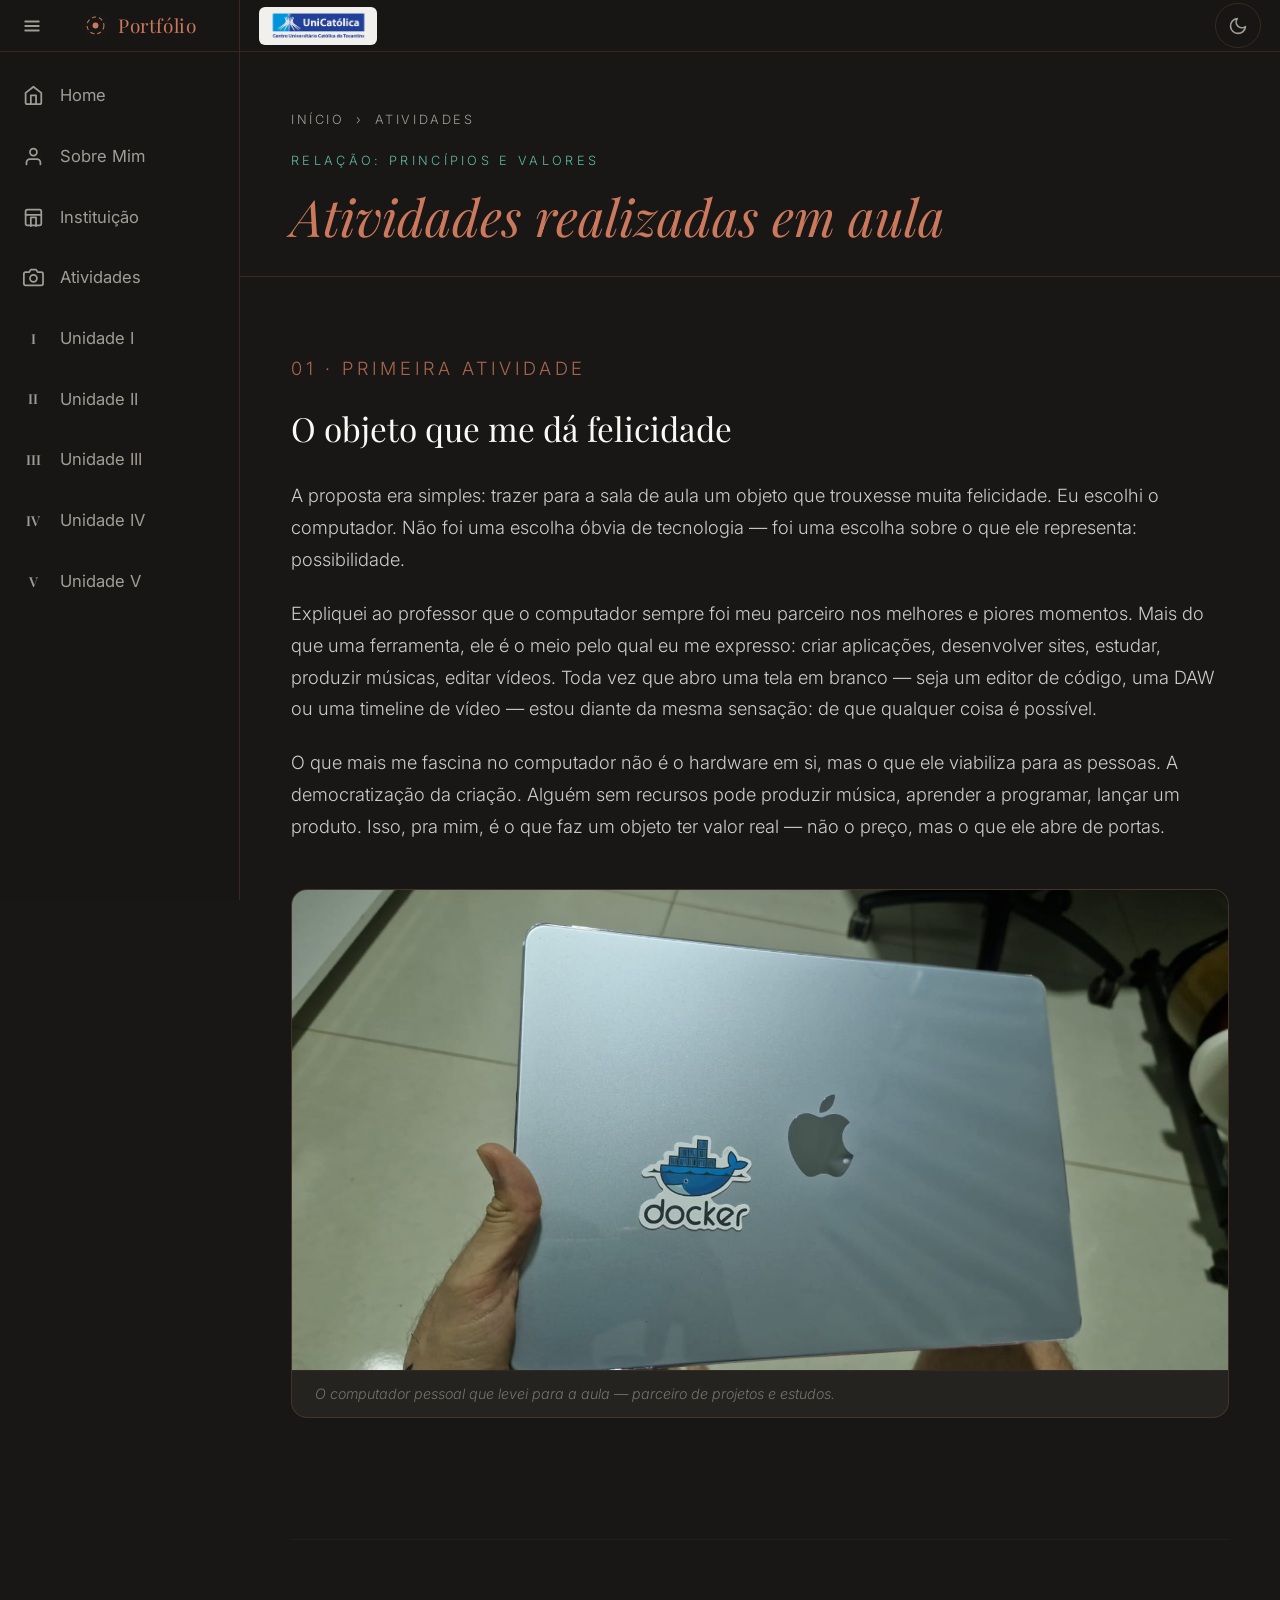
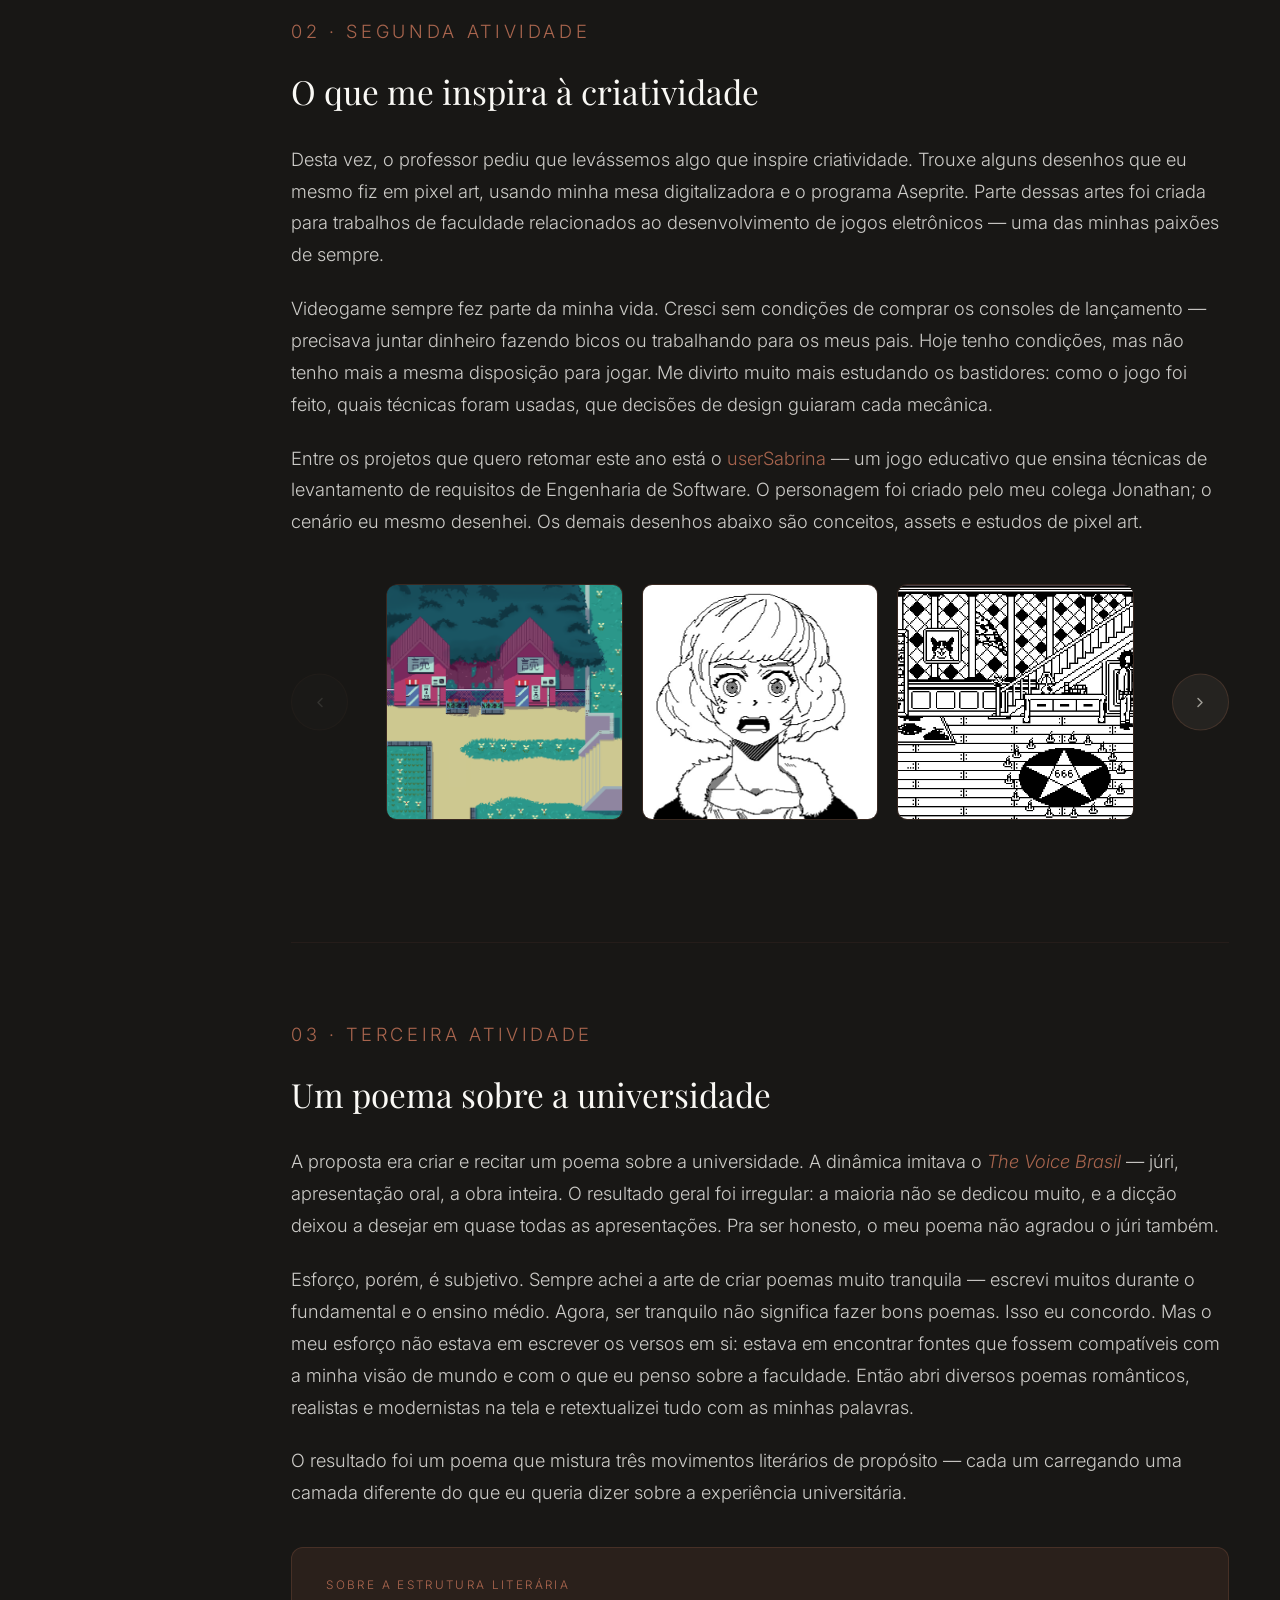
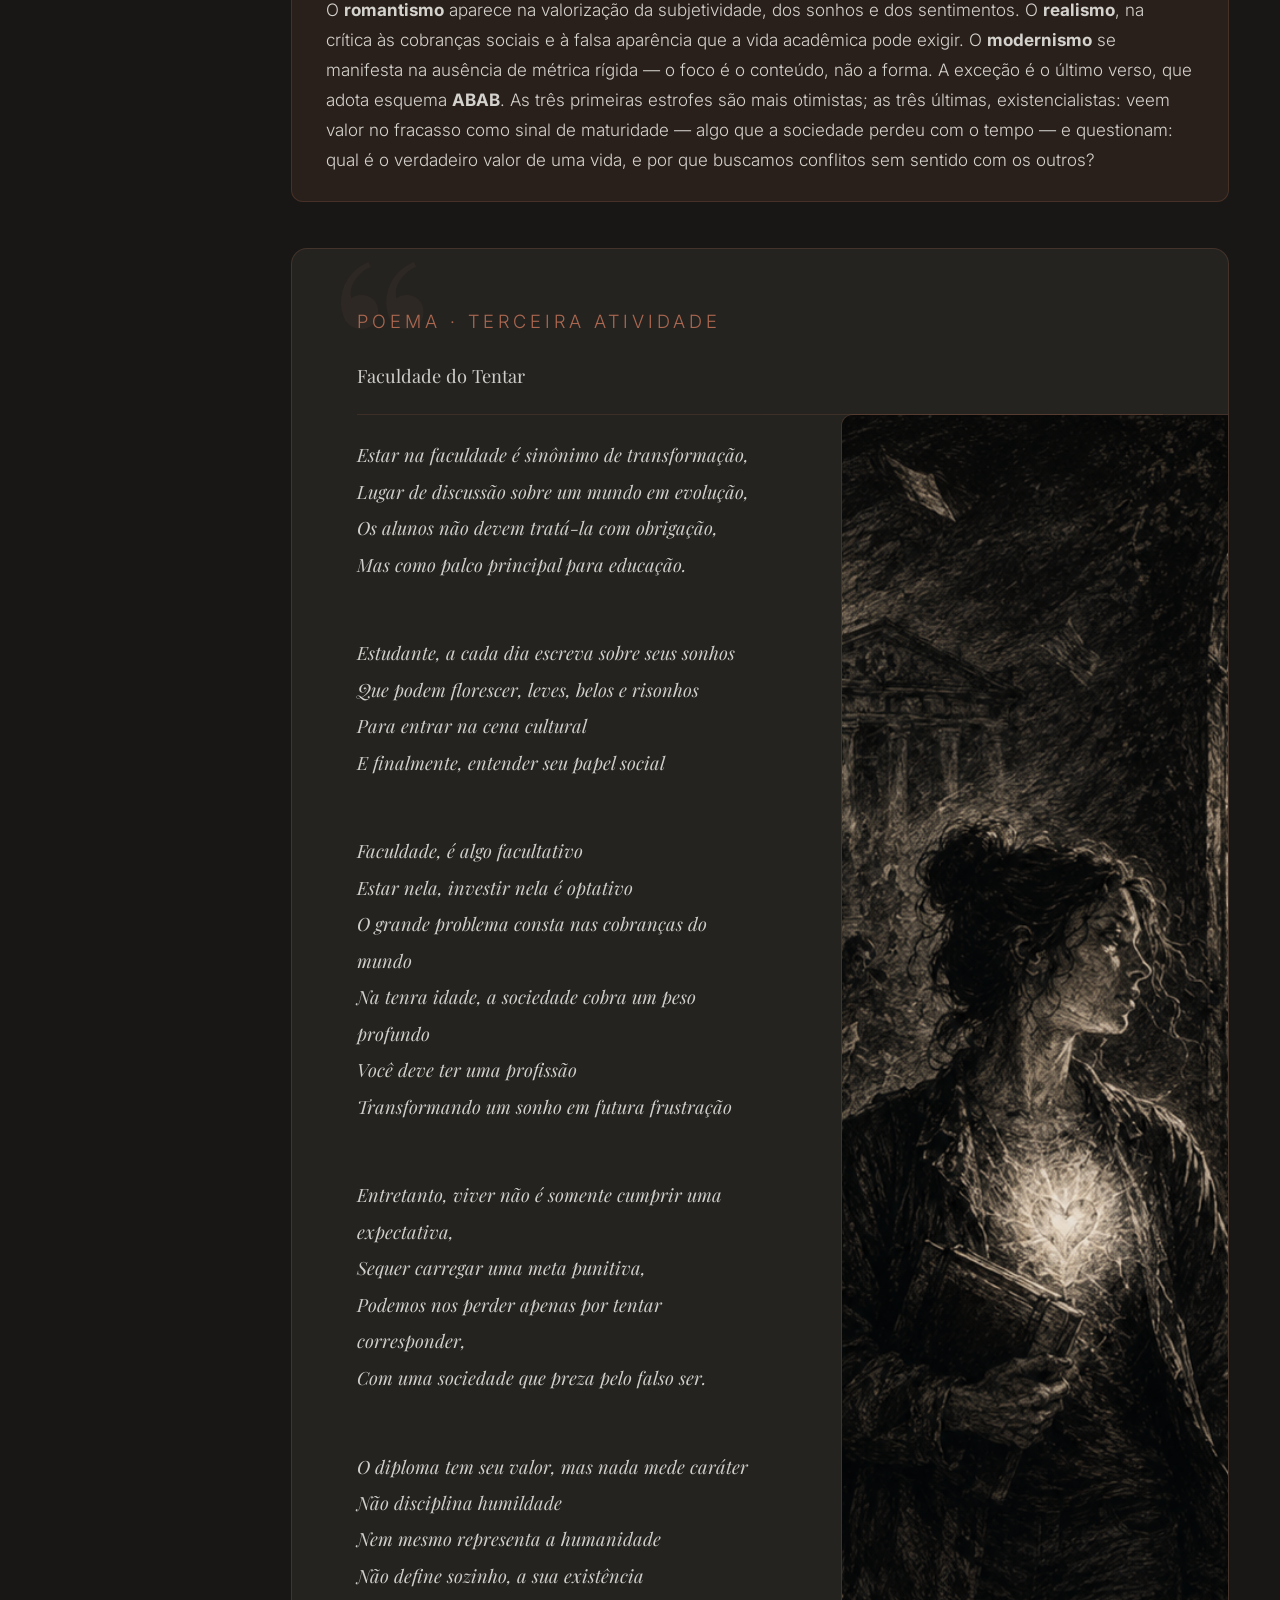
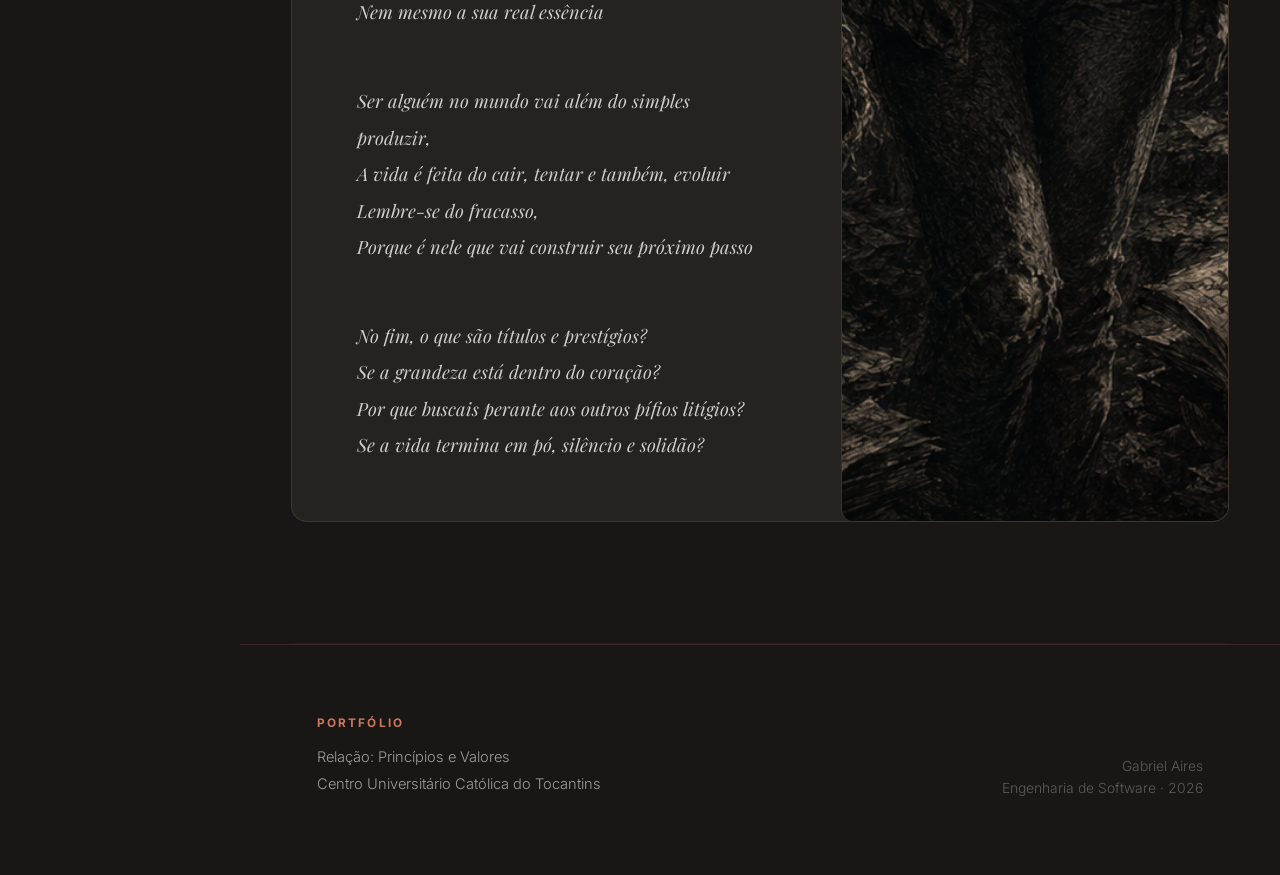
==== commit 64f39242: "feat: refine portfolio navigation, topbar, hero animation, and activities poem layout" ====
--- a/pages/atividades/index.html
+++ b/pages/atividades/index.html
@@ -9,40 +9,92 @@
   <link href="https://fonts.googleapis.com/css2?family=Playfair+Display:ital,wght@0,400;0,600;1,400&family=Inter:wght@300;400;500;600&display=swap" rel="stylesheet">
   <link rel="icon" href="../../assets/favicon.svg" type="image/svg+xml">
   <link rel="stylesheet" href="../../css/style.css">
-  <script>(function(){var t=localStorage.getItem('portfolio-theme')||'dark';document.documentElement.setAttribute('data-theme',t);})();</script>
+  <script>(function(){var t=localStorage.getItem('portfolio-theme')||'dark';var s=localStorage.getItem('portfolio-sidebar')||'expanded';document.documentElement.setAttribute('data-theme',t);document.documentElement.setAttribute('data-sidebar-state',s);})();</script>
 </head>
 <body>
 
-  <!-- NAVEGAÇÃO -->
-  <nav>
-    <a href="../../" class="nav-logo">
-      <img src="../../assets/favicon.svg" class="nav-logo-icon" alt="" aria-hidden="true">
-      Portfólio
-    </a>
-    <ul class="nav-links">
-      <li><a href="../../">Home</a></li>
-      <li><a href="../sobre-mim/">Sobre Mim</a></li>
-      <li><a href="../instituicao/">Instituição</a></li>
-      <li class="nav-dropdown">
-        <button class="nav-dropdown-toggle active" aria-haspopup="true" aria-expanded="false">
-          Relação: Princípios e Valores
-          <svg class="dd-chevron" width="10" height="10" viewBox="0 0 24 24" fill="none" stroke="currentColor" stroke-width="2.5" stroke-linecap="round" stroke-linejoin="round"><polyline points="6 9 12 15 18 9"/></svg>
-        </button>
-        <ul class="nav-dropdown-menu">
-          <li><a href="#" class="active">Atividades</a></li>
-          <li><a href="../unidade-1/">Unidade I</a></li>
-          <li><a href="../unidade-2/">Unidade II</a></li>
-          <li><a href="../unidade-3/">Unidade III</a></li>
-          <li><a href="../unidade-4/">Unidade IV</a></li>
-          <li><a href="../unidade-5/">Unidade V</a></li>
-        </ul>
-      </li>
-    </ul>
-    <button class="theme-toggle" aria-label="Alternar tema">
+  <!-- TOP BAR -->
+  <header class="topbar">
+    <div class="topbar-left">
+      <button class="topbar-hamburger" id="sidebarToggle" aria-label="Alternar menu">
+        <svg width="18" height="18" viewBox="0 0 24 24" fill="none" stroke="currentColor" stroke-width="2.5" stroke-linecap="round" stroke-linejoin="round"><line x1="3" y1="6" x2="21" y2="6"/><line x1="3" y1="12" x2="21" y2="12"/><line x1="3" y1="18" x2="21" y2="18"/></svg>
+      </button>
+      <a href="../../" class="topbar-brand">
+        <img src="../../assets/favicon.svg" class="topbar-brand-icon" alt="" aria-hidden="true">
+        <span class="topbar-brand-text">Portfólio</span>
+      </a>
+    </div>
+    <div class="topbar-right">
+      <img src="../../assets/catolica-logo.png" class="topbar-institution-logo" alt="UniCatólica">
+      <button class="theme-toggle" aria-label="Alternar tema">
       <svg class="icon-moon" width="15" height="15" viewBox="0 0 24 24" fill="none" stroke="currentColor" stroke-width="2" stroke-linecap="round" stroke-linejoin="round"><path d="M21 12.79A9 9 0 1 1 11.21 3 7 7 0 0 0 21 12.79z"/></svg>
       <svg class="icon-sun" width="15" height="15" viewBox="0 0 24 24" fill="none" stroke="currentColor" stroke-width="2" stroke-linecap="round" stroke-linejoin="round"><circle cx="12" cy="12" r="5"/><line x1="12" y1="1" x2="12" y2="3"/><line x1="12" y1="21" x2="12" y2="23"/><line x1="4.22" y1="4.22" x2="5.64" y2="5.64"/><line x1="18.36" y1="18.36" x2="19.78" y2="19.78"/><line x1="1" y1="12" x2="3" y2="12"/><line x1="21" y1="12" x2="23" y2="12"/><line x1="4.22" y1="19.78" x2="5.64" y2="18.36"/><line x1="18.36" y1="5.64" x2="19.78" y2="4.22"/></svg>
-    </button>
-  </nav>
+      </button>
+    </div>
+  </header>
+
+  <!-- SIDEBAR -->
+  <aside class="sidebar" id="sidebar">
+    <nav class="sidebar-nav" aria-label="Navegação principal">
+      <ul class="sidebar-links">
+        <li>
+          <a href="../../" class="sidebar-link" title="Home">
+            <span class="sidebar-icon"><svg width="17" height="17" viewBox="0 0 24 24" fill="none" stroke="currentColor" stroke-width="2" stroke-linecap="round" stroke-linejoin="round"><path d="M3 9l9-7 9 7v11a2 2 0 0 1-2 2H5a2 2 0 0 1-2-2z"/><polyline points="9 22 9 12 15 12 15 22"/></svg></span>
+            <span class="sidebar-text">Home</span>
+          </a>
+        </li>
+        <li>
+          <a href="../sobre-mim/" class="sidebar-link" title="Sobre Mim">
+            <span class="sidebar-icon"><svg width="17" height="17" viewBox="0 0 24 24" fill="none" stroke="currentColor" stroke-width="2" stroke-linecap="round" stroke-linejoin="round"><path d="M20 21v-2a4 4 0 0 0-4-4H8a4 4 0 0 0-4 4v2"/><circle cx="12" cy="7" r="4"/></svg></span>
+            <span class="sidebar-text">Sobre Mim</span>
+          </a>
+        </li>
+        <li>
+          <a href="../instituicao/" class="sidebar-link" title="Instituição">
+            <span class="sidebar-icon"><svg width="17" height="17" viewBox="0 0 24 24" fill="none" stroke="currentColor" stroke-width="2" stroke-linecap="round" stroke-linejoin="round"><rect x="3" y="3" width="18" height="18" rx="2"/><path d="M9 22V12h6v10"/><path d="M3 9h18"/></svg></span>
+            <span class="sidebar-text">Instituição</span>
+          </a>
+        </li>
+        <li>
+          <a href="../atividades/" class="sidebar-link ">
+            <span class="sidebar-icon"><svg width="15" height="15" viewBox="0 0 24 24" fill="none" stroke="currentColor" stroke-width="2" stroke-linecap="round" stroke-linejoin="round"><path d="M23 19a2 2 0 0 1-2 2H3a2 2 0 0 1-2-2V8a2 2 0 0 1 2-2h4l2-3h6l2 3h4a2 2 0 0 1 2 2z"/><circle cx="12" cy="13" r="4"/></svg></span>
+            <span class="sidebar-text">Atividades</span>
+          </a>
+        </li>
+        <li>
+          <a href="../unidade-1/" class="sidebar-link ">
+            <span class="sidebar-icon sidebar-roman">I</span>
+            <span class="sidebar-text">Unidade I</span>
+          </a>
+        </li>
+        <li>
+          <a href="../unidade-2/" class="sidebar-link ">
+            <span class="sidebar-icon sidebar-roman">II</span>
+            <span class="sidebar-text">Unidade II</span>
+          </a>
+        </li>
+        <li>
+          <a href="../unidade-3/" class="sidebar-link ">
+            <span class="sidebar-icon sidebar-roman">III</span>
+            <span class="sidebar-text">Unidade III</span>
+          </a>
+        </li>
+        <li>
+          <a href="../unidade-4/" class="sidebar-link ">
+            <span class="sidebar-icon sidebar-roman">IV</span>
+            <span class="sidebar-text">Unidade IV</span>
+          </a>
+        </li>
+        <li>
+          <a href="../unidade-5/" class="sidebar-link ">
+            <span class="sidebar-icon sidebar-roman">V</span>
+            <span class="sidebar-text">Unidade V</span>
+          </a>
+        </li>
+      </ul>
+    </nav>
+  </aside>
+  <div class="sidebar-overlay" id="sidebarOverlay"></div>
 
   <!-- CABEÇALHO -->
   <header class="page-header" id="atividades">
@@ -52,7 +104,7 @@
       Atividades
     </p>
     <p class="page-header-eyebrow">Relação: Princípios e Valores</p>
-    <h1 class="page-header-title">Atividades <em>realizadas</em> em aula</h1>
+    <h1 class="page-header-title"><em>Atividades realizadas em aula</em></h1>
   </header>
 
   <!-- CONTEÚDO -->
@@ -78,7 +130,7 @@
           src="../../assets/atividades/computador.jpeg"
           alt="Computador pessoal de Gabriel Aires, levado para a sala de aula"
         >
-        <figcaption>O computador pessoal que levei para a aula — parceiro de projetos e estudo.</figcaption>
+        <figcaption>O computador pessoal que levei para a aula — parceiro de projetos e estudos.</figcaption>
       </figure>
     </section>
 
@@ -103,6 +155,14 @@
         </button>
         <div class="carousel-wrap">
           <div class="carousel-track">
+            <div class="carousel-slide">
+              <img
+                src="../../assets/atividades/cenario.png" 
+                alt="Pixel art - criação de cenário de um jogo"
+                class="carousel-img"
+                data-full="../../assets/atividades/cenario.png"
+              >
+            </div>
             <div class="carousel-slide">
               <img
                 src="../../assets/atividades/ah.jpeg"
@@ -185,6 +245,7 @@
         <p class="poem-card-label">Poema · Terceira Atividade</p>
         <p class="poem-title">Faculdade do Tentar</p>
         <div class="poem-body">
+          <img src="../../assets/atividades/goya.png" class="poem-side-image" alt="Ilustração inspirada em Goya">
           <p class="poem-stanza">
             Estar na faculdade é sinônimo de transformação,<br>
             Lugar de discussão sobre um mundo em evolução,<br>
--- a/css/style.css
+++ b/css/style.css
@@ -5,6 +5,10 @@
 
 /* ── VARIÁVEIS E RESET ────────────────────────────────────── */
 :root {
+  --topbar-h:      52px;
+  --sidebar-w:     240px;
+  --sidebar-w-col:  64px;
+  --sidebar-w-col-inner: calc(var(--sidebar-w-col) - 1px);
   --bg:        #181715;
   --bg-card:   #252320;
   --gold:      #cc785c;
@@ -27,8 +31,8 @@
   --teal:      #5db8a6;
 }
 
-[data-theme="light"] nav {
-  background: rgba(250, 249, 245, 0.92);
+[data-theme="light"] .sidebar {
+  background: rgba(250, 249, 245, 0.94);
 }
 
 [data-theme="light"] .unit-card--active:hover {
@@ -58,138 +62,387 @@
   font-weight: 300;
   line-height: 1.75;
   -webkit-font-smoothing: antialiased;
+  padding-left: var(--sidebar-w);
+  padding-top: var(--topbar-h);
+  transition: padding-left 0.28s cubic-bezier(0.4, 0, 0.2, 1);
+}
+
+[data-sidebar-state="collapsed"] body {
+  padding-left: var(--sidebar-w-col);
 }
 
 em { color: var(--gold); font-style: italic; }
 
-/* ── NAVEGAÇÃO ────────────────────────────────────────────── */
-nav {
+/* ── SIDEBAR ─────────────────────────────────────────────── */
+.sidebar {
+  position: fixed;
+  left: 0;
+  top: var(--topbar-h);
+  height: calc(100svh - var(--topbar-h));
+  width: var(--sidebar-w);
+  background: rgba(24, 23, 21, 0.92);
+  backdrop-filter: blur(14px);
+  border-right: 1px solid var(--gold-line);
+  display: flex;
+  flex-direction: column;
+  z-index: 100;
+  overflow: hidden;
+  transition: width 0.28s cubic-bezier(0.4, 0, 0.2, 1);
+}
+
+[data-sidebar-state="collapsed"] .sidebar {
+  width: var(--sidebar-w-col);
+}
+
+/* ── TOP BAR ──────────────────────────────────────────────── */
+.topbar {
   position: fixed;
   top: 0;
-  inset-inline: 0;
-  padding: 1.1rem 2.5rem;
-  display: flex;
-  align-items: center;
-  justify-content: space-between;
-  background: rgba(24, 23, 21, 0.88);
+  left: 0;
+  right: 0;
+  height: var(--topbar-h);
+  background: rgba(24, 23, 21, 0.95);
   backdrop-filter: blur(14px);
   border-bottom: 1px solid var(--gold-line);
-  z-index: 100;
-}
-
-.nav-logo {
-  font-family: 'Playfair Display', serif;
-  font-size: 1.15rem;
+  display: flex;
+  align-items: center;
+  justify-content: space-between;
+  padding: 0 1rem 0 0;
+  z-index: 102;
+}
+
+[data-theme="light"] .topbar {
+  background: rgba(250, 249, 245, 0.96);
+}
+
+.topbar-left {
+  display: flex;
+  align-items: center;
+  width: var(--sidebar-w);
+  height: 100%;
+  border-right: 1px solid var(--gold-line);
+  flex-shrink: 0;
+  overflow: hidden;
+  transition: width 0.28s cubic-bezier(0.4, 0, 0.2, 1);
+}
+
+[data-sidebar-state="collapsed"] .topbar-left {
+  width: var(--sidebar-w-col);
+}
+
+.topbar-hamburger {
+  background: none;
+  border: none;
+  border-radius: 0;
+  width: var(--sidebar-w-col-inner);
+  height: var(--topbar-h);
+  cursor: pointer;
+  display: flex;
+  align-items: center;
+  justify-content: center;
+  color: var(--text-muted);
+  transition: color 0.2s, background 0.2s;
+  flex-shrink: 0;
+  padding: 0;
+}
+
+.topbar-hamburger:hover {
+  color: var(--gold);
+  background: var(--gold-dim);
+}
+
+.topbar-brand {
+  font-family: 'Playfair Display', serif;
+  font-size: 1rem;
   color: var(--gold);
   letter-spacing: 0.03em;
   text-decoration: none;
   display: flex;
   align-items: center;
-  gap: 0.55rem;
-}
-
-.nav-logo-icon {
-  width: 1.6rem;
-  height: 1.6rem;
+  gap: 0.5rem;
+  padding: 0 0.75rem 0 1rem;
+  min-width: 0;
+  max-width: calc(var(--sidebar-w) - var(--sidebar-w-col));
+  opacity: 1;
+  transition: opacity 0.18s ease, max-width 0.28s cubic-bezier(0.4, 0, 0.2, 1);
+}
+
+.topbar-brand:hover { opacity: 0.8; }
+
+[data-sidebar-state="collapsed"] .topbar-brand {
+  max-width: 0;
+  opacity: 0;
+  padding: 0;
+  pointer-events: none;
+}
+
+.topbar-brand-icon {
+  width: 1.4rem;
+  height: 1.4rem;
   flex-shrink: 0;
 }
 
-.nav-links {
+[data-theme="light"] .topbar-brand-icon {
+  content: url("../assets/favicon-light.svg");
+}
+
+.topbar-brand-text {
+  white-space: nowrap;
+}
+
+.topbar-right {
+  display: flex;
+  align-items: center;
+  justify-content: flex-start;
+  flex: 1;
+  gap: 0.75rem;
+  min-width: 0;
+  margin-left: 1rem;
+}
+
+.topbar-institution-logo {
+  display: block;
+  order: 1;
+  width: auto;
+  height: 2rem;
+  max-width: min(11rem, 32vw);
+  object-fit: contain;
+  border-radius: 6px;
+  background: rgba(250, 249, 245, 0.96);
+  padding: 0.18rem 0.45rem;
+}
+
+[data-theme="light"] .topbar-institution-logo {
+  background: transparent;
+  padding: 0;
+}
+
+.topbar-right .theme-toggle {
+  order: 2;
+  margin-left: auto;
+}
+
+.sidebar-nav {
+  flex: 1;
+  overflow-y: auto;
+  overflow-x: hidden;
+  padding: 0.75rem 0;
+  scrollbar-width: thin;
+  scrollbar-color: var(--gold-line) transparent;
+}
+
+.sidebar-nav::-webkit-scrollbar { width: 3px; }
+.sidebar-nav::-webkit-scrollbar-thumb {
+  background: var(--gold-line);
+  border-radius: 2px;
+}
+
+.sidebar-links {
   list-style: none;
   display: flex;
-  align-items: center;
-  gap: 1.1rem;
-}
-
-.nav-links a {
-  display: inline-flex;
-  align-items: center;
-  font-size: 0.7rem;
-  line-height: 1;
-  letter-spacing: 0.08em;
-  text-transform: uppercase;
+  flex-direction: column;
+  gap: 2px;
+  padding: 0 0.5rem;
+}
+
+.sidebar-link {
+  display: flex;
+  align-items: center;
+  gap: 0.85rem;
+  padding: 0.78rem 0.7rem;
+  border-radius: 9px;
   color: var(--text-muted);
   text-decoration: none;
-  transition: color 0.2s;
-}
-
-.nav-links a:hover,
-.nav-links a.active { color: var(--gold); }
-
-.nav-links .soon a {
-  opacity: 0.35;
+  font-size: 0.875rem;
+  font-weight: 400;
+  overflow: hidden;
+  transition: color 0.15s, background 0.15s;
+  white-space: nowrap;
+  width: 100%;
+  min-width: 0;
+}
+
+.sidebar-link:hover {
+  color: var(--text);
+  background: var(--gold-dim);
+}
+
+.sidebar-link.active {
+  color: var(--gold);
+  background: var(--gold-dim);
+}
+
+.sidebar-icon {
+  width: 1.1rem;
+  height: 1.1rem;
+  display: flex;
+  align-items: center;
+  justify-content: center;
+  flex-shrink: 0;
+  line-height: 1;
+}
+
+.sidebar-icon svg { width: 1.1rem; height: 1.1rem; }
+
+.sidebar-roman {
+  font-family: 'Playfair Display', serif;
+  font-size: 0.72rem;
+  font-weight: 600;
+  width: 1.1rem;
+  text-align: center;
+  flex-shrink: 0;
+}
+
+.sidebar-text {
+  overflow: hidden;
+  white-space: nowrap;
+  max-width: 200px;
+  flex: 1;
+  min-width: 0;
+  transition: opacity 0.18s ease, max-width 0.28s cubic-bezier(0.4, 0, 0.2, 1);
+}
+
+[data-sidebar-state="collapsed"] .sidebar-text {
+  opacity: 0;
+  max-width: 0;
+  flex: 0;
   pointer-events: none;
 }
 
-/* ── DROPDOWN DE NAVEGAÇÃO ────────────────────────────────── */
-.nav-dropdown { position: relative; }
-
-.nav-dropdown-toggle {
+[data-sidebar-state="collapsed"] .sidebar-links {
+  padding: 0;
+}
+
+[data-sidebar-state="collapsed"] .sidebar-nav {
+  scrollbar-width: none;
+}
+
+[data-sidebar-state="collapsed"] .sidebar-nav::-webkit-scrollbar {
+  display: none;
+}
+
+[data-sidebar-state="collapsed"] .sidebar-link,
+[data-sidebar-state="collapsed"] .sidebar-group-toggle {
+  width: var(--sidebar-w-col-inner);
+  min-height: var(--topbar-h);
+  justify-content: center;
+  gap: 0;
+  padding: 0;
+  border-radius: 0;
+}
+
+[data-sidebar-state="collapsed"] .sidebar-sublink {
+  padding-left: 0 !important;
+}
+
+.sidebar-group { position: relative; }
+
+.sidebar-group-toggle {
+  display: flex;
+  align-items: center;
+  gap: 0.7rem;
+  padding: 0.6rem 0.7rem;
+  border-radius: 9px;
+  color: var(--text-muted);
   background: none;
   border: none;
-  padding: 0;
   font-family: 'Inter', sans-serif;
-  font-size: 0.7rem;
-  font-weight: 300;
+  font-size: 0.8rem;
+  font-weight: 400;
+  cursor: pointer;
+  overflow: hidden;
+  transition: color 0.15s, background 0.15s;
+  white-space: nowrap;
+  width: 100%;
+  text-align: left;
+}
+
+.sidebar-group-toggle:hover {
+  color: var(--text);
+  background: var(--gold-dim);
+}
+
+.sidebar-group.active .sidebar-group-toggle { color: var(--gold); }
+
+.dd-chevron {
+  margin-left: auto;
+  flex-shrink: 0;
+  transition: transform 0.22s ease;
+}
+
+.sidebar-group.open .dd-chevron { transform: rotate(180deg); }
+
+[data-sidebar-state="collapsed"] .dd-chevron { display: none; }
+
+.sidebar-submenu {
+  list-style: none;
+  overflow: hidden;
+  max-height: 0;
+  transition: max-height 0.25s ease;
+}
+
+.sidebar-group.open .sidebar-submenu { max-height: 500px; }
+
+.sidebar-sublink {
+  padding-left: 2.55rem !important;
+  font-size: 0.77rem;
+}
+
+.sidebar-overlay {
+  display: none;
+  position: fixed;
+  inset: 0;
+  background: rgba(0, 0, 0, 0.55);
+  z-index: 99;
+  backdrop-filter: blur(2px);
+}
+
+.sidebar-overlay.visible { display: block; }
+
+.sidebar-tooltip {
+  position: fixed;
+  left: calc(var(--sidebar-w-col) + 0.55rem);
+  top: 0;
+  z-index: 130;
+  padding: 0.42rem 0.58rem;
+  border-radius: 8px;
+  background: rgba(37, 35, 32, 0.96);
+  color: var(--text);
+  border: 1px solid var(--gold-line);
+  box-shadow: 0 12px 28px rgba(0, 0, 0, 0.24);
+  font-size: 0.72rem;
+  font-weight: 500;
   line-height: 1;
-  letter-spacing: 0.08em;
-  text-transform: uppercase;
-  color: var(--text-muted);
-  cursor: pointer;
-  display: flex;
-  align-items: center;
-  gap: 0.3rem;
-  transition: color 0.2s;
-  transform: translateY(2px);
   white-space: nowrap;
-}
-
-.nav-dropdown-toggle:hover,
-.nav-dropdown-toggle.active { color: var(--gold); }
-
-.dd-chevron { transition: transform 0.22s ease; flex-shrink: 0; }
-.nav-dropdown.open .dd-chevron { transform: rotate(180deg); }
-
-.nav-dropdown-menu {
-  position: absolute;
-  top: calc(100% + 1.3rem);
-  left: 50%;
-  transform: translateX(-50%) translateY(-8px);
-  list-style: none;
-  background: var(--bg-card);
-  border: 1px solid var(--gold-line);
-  border-radius: 12px;
-  padding: 0.45rem;
-  min-width: 210px;
-  z-index: 200;
   opacity: 0;
   pointer-events: none;
-  transition: opacity 0.18s ease, transform 0.18s ease;
-}
-
-.nav-dropdown.open .nav-dropdown-menu {
+  transform: translateY(-50%) translateX(-4px);
+  transition: opacity 0.15s ease, transform 0.15s ease;
+}
+
+.sidebar-tooltip::before {
+  content: "";
+  position: absolute;
+  left: -5px;
+  top: 50%;
+  width: 9px;
+  height: 9px;
+  background: inherit;
+  border-left: 1px solid var(--gold-line);
+  border-bottom: 1px solid var(--gold-line);
+  transform: translateY(-50%) rotate(45deg);
+}
+
+[data-theme="light"] .sidebar-tooltip {
+  background: rgba(250, 249, 245, 0.98);
+  color: var(--text);
+  border-color: var(--gold-line);
+  box-shadow: 0 12px 28px rgba(20, 20, 19, 0.12);
+}
+
+.sidebar-tooltip.visible {
   opacity: 1;
-  pointer-events: auto;
-  transform: translateX(-50%) translateY(0);
-}
-
-.nav-dropdown-menu a {
-  display: block;
-  padding: 0.52rem 1rem;
-  font-size: 0.68rem;
-  letter-spacing: 0.07em;
-  text-transform: uppercase;
-  color: var(--text-muted);
-  text-decoration: none;
-  border-radius: 8px;
-  transition: color 0.15s, background 0.15s;
-  white-space: nowrap;
-}
-
-.nav-dropdown-menu a:hover,
-.nav-dropdown-menu a.active {
-  color: var(--gold);
-  background: var(--gold-dim);
+  transform: translateY(-50%) translateX(0);
 }
 
 .theme-toggle {
@@ -232,7 +485,7 @@
   grid-template-columns: 1fr 1fr;
   align-items: center;
   gap: 2rem;
-  padding: 7rem 6vw 5rem;
+  padding: 3.5rem 6vw 5rem;
   position: relative;
   overflow: hidden;
 }
@@ -289,28 +542,24 @@
 
 .r-outer {
   fill: none;
-  stroke: rgba(93, 184, 166, 0.18);
-  stroke-width: 1;
-  stroke-dasharray: 7 22;
-  animation: dash 55s linear infinite;
+  stroke: rgba(93, 184, 166, 0.34);
+  stroke-width: 1.7;
+  stroke-linecap: round;
+  stroke-dasharray: 12 22;
 }
 .r-mid {
   fill: none;
-  stroke: rgba(93, 184, 166, 0.28);
-  stroke-width: 1.2;
-  stroke-dasharray: 9 14;
-  animation: dash 35s linear infinite;
+  stroke: rgba(93, 184, 166, 0.46);
+  stroke-width: 2;
+  stroke-linecap: round;
+  stroke-dasharray: 14 14;
 }
 .r-inner {
   fill: none;
-  stroke: rgba(204, 120, 92, 0.35);
-  stroke-width: 1.5;
-  stroke-dasharray: 11 9;
-  animation: dash 22s linear infinite reverse;
-}
-
-@keyframes dash {
-  to { stroke-dashoffset: -1400; }
+  stroke: rgba(204, 120, 92, 0.58);
+  stroke-width: 2.2;
+  stroke-linecap: round;
+  stroke-dasharray: 15 10;
 }
 
 .r-glow {
@@ -489,7 +738,7 @@
 
 /* ── CABEÇALHO DA UNIDADE (unidade-N/index.html) ─────────── */
 .page-header {
-  padding: 7rem 4vw 1.5rem;
+  padding: 3rem 4vw 1.5rem;
   border-bottom: 1px solid var(--gold-line);
 }
 
@@ -1117,10 +1366,12 @@
 
 /* ── CARD DO POEMA ────────────────────────────────────────── */
 .poem-card {
+  --poem-card-pad-x: 3.4rem;
+  --poem-card-pad-y: 3rem;
   background: var(--bg-card);
   border: 1px solid var(--gold-line);
   border-radius: 16px;
-  padding: 3rem 3.4rem;
+  padding: var(--poem-card-pad-y) var(--poem-card-pad-x);
   margin: 2.4rem 0;
   position: relative;
   overflow: hidden;
@@ -1163,6 +1414,25 @@
   display: flex;
   flex-direction: column;
   gap: 1.6rem;
+  position: relative;
+  min-height: 40rem;
+  padding-right: min(24rem, 50%);
+}
+
+.poem-side-image {
+  position: absolute;
+  top: -1.25rem;
+  right: calc(-1 * var(--poem-card-pad-x));
+  bottom: calc(-1 * var(--poem-card-pad-y));
+  width: min(24rem, 48%);
+  height: calc(100% + 1.25rem + var(--poem-card-pad-y));
+  border-radius: 12px 0 0 12px;
+  border: 1px solid var(--gold-line);
+  border-right: 0;
+  border-bottom: 0;
+  object-fit: cover;
+  object-position: center;
+  opacity: 0.92;
 }
 
 .poem-stanza {
@@ -1177,7 +1447,7 @@
 
 /* ── ANIMAÇÕES REDUZIDAS ──────────────────────────────────── */
 @media (prefers-reduced-motion: reduce) {
-  .r-outer, .r-mid, .r-inner, .r-glow, .scroll-line {
+  .r-glow, .scroll-line {
     animation: none;
   }
 }
@@ -1190,12 +1460,99 @@
 }
 
 @media (max-width: 740px) {
-  nav { padding: 1rem 1.4rem; }
-  .nav-links { gap: 1.2rem; }
+  body,
+  [data-sidebar-state="collapsed"] body {
+    padding-left: 0;
+    padding-top: var(--topbar-h);
+  }
+
+  .topbar {
+    padding-right: 0.75rem;
+  }
+
+  .topbar-right {
+    gap: 0.5rem;
+  }
+
+  .topbar-institution-logo {
+    height: 1.65rem;
+    max-width: min(7rem, 30vw);
+    padding: 0.12rem 0.32rem;
+  }
+
+  [data-theme="light"] .topbar-institution-logo {
+    padding: 0;
+  }
+
+  .topbar-left,
+  [data-sidebar-state="collapsed"] .topbar-left {
+    width: auto;
+    max-width: calc(100vw - 9.5rem);
+    border-right: none;
+  }
+
+  .topbar-hamburger {
+    width: var(--topbar-h);
+    border-right: 1px solid var(--gold-line);
+  }
+
+  .topbar-brand,
+  [data-sidebar-state="collapsed"] .topbar-brand {
+    max-width: calc(100vw - 13.5rem);
+    padding: 0 0 0 0.85rem;
+    opacity: 1;
+    pointer-events: auto;
+  }
+
+  .topbar-brand-text {
+    overflow: hidden;
+    text-overflow: ellipsis;
+  }
+
+  .sidebar {
+    transform: translateX(-100%);
+    transition: transform 0.28s cubic-bezier(0.4, 0, 0.2, 1),
+                width 0.28s cubic-bezier(0.4, 0, 0.2, 1);
+    width: min(var(--sidebar-w), 84vw) !important;
+    max-width: 320px;
+  }
+
+  .sidebar.mobile-open {
+    transform: translateX(0);
+  }
+
+  [data-sidebar-state="collapsed"] .sidebar-links {
+    padding: 0 0.5rem;
+  }
+
+  [data-sidebar-state="collapsed"] .sidebar-link,
+  [data-sidebar-state="collapsed"] .sidebar-group-toggle {
+    width: 100%;
+    min-height: auto;
+    justify-content: flex-start;
+    gap: 0.85rem;
+    padding: 0.78rem 0.7rem;
+    border-radius: 9px;
+  }
+
+  [data-sidebar-state="collapsed"] .sidebar-sublink {
+    padding-left: 2.55rem !important;
+  }
+
+  [data-sidebar-state="collapsed"] .sidebar-text {
+    max-width: 200px;
+    opacity: 1;
+    flex: 1;
+    pointer-events: auto;
+  }
+
+  [data-sidebar-state="collapsed"] .dd-chevron {
+    display: block;
+  }
 
   #hero {
     grid-template-columns: 1fr;
-    padding: 5.5rem 1.5rem 3.5rem;
+    padding: 2.5rem 1.5rem 3.5rem;
   }
   .hero-text { max-width: 100%; }
   .hero-intro { max-width: 100%; }
@@ -1206,7 +1563,7 @@
   .units-grid { grid-template-columns: 1fr; }
   .units-grid .unit-card:first-child { grid-column: auto; }
 
-  .page-header { padding: 5.5rem 1.4rem 2.5rem; }
+  .page-header { padding: 2rem 1.4rem 2.5rem; }
   .page-content { padding: 0 1.4rem; }
 
   .relations-grid { grid-template-columns: 1fr; }
@@ -1231,7 +1588,24 @@
   .carousel-outer { padding: 0 3.2rem; }
   .carousel-slide { flex: 0 0 calc(50% - 0.5rem); }
 
-  .poem-card { padding: 2rem 1.6rem; }
+  .poem-card {
+    --poem-card-pad-x: 1.6rem;
+    --poem-card-pad-y: 2rem;
+    padding: var(--poem-card-pad-y) var(--poem-card-pad-x);
+  }
+  .poem-body {
+    min-height: 0;
+    padding-right: 0;
+  }
+  .poem-side-image {
+    position: static;
+    width: min(100%, 15rem);
+    height: auto;
+    border: 1px solid var(--gold-line);
+    border-radius: 12px;
+    align-self: flex-end;
+    margin-bottom: 0.4rem;
+  }
 
   footer {
     flex-direction: column;
@@ -1240,3 +1614,19 @@
   }
   .footer-meta { text-align: left; }
 }
+
+@media (max-width: 420px) {
+  .topbar-brand-text {
+    display: none;
+  }
+
+  .topbar-brand,
+  [data-sidebar-state="collapsed"] .topbar-brand {
+    max-width: 2.4rem;
+    padding-left: 0.65rem;
+  }
+
+  .topbar-institution-logo {
+    max-width: 6rem;
+  }
+}
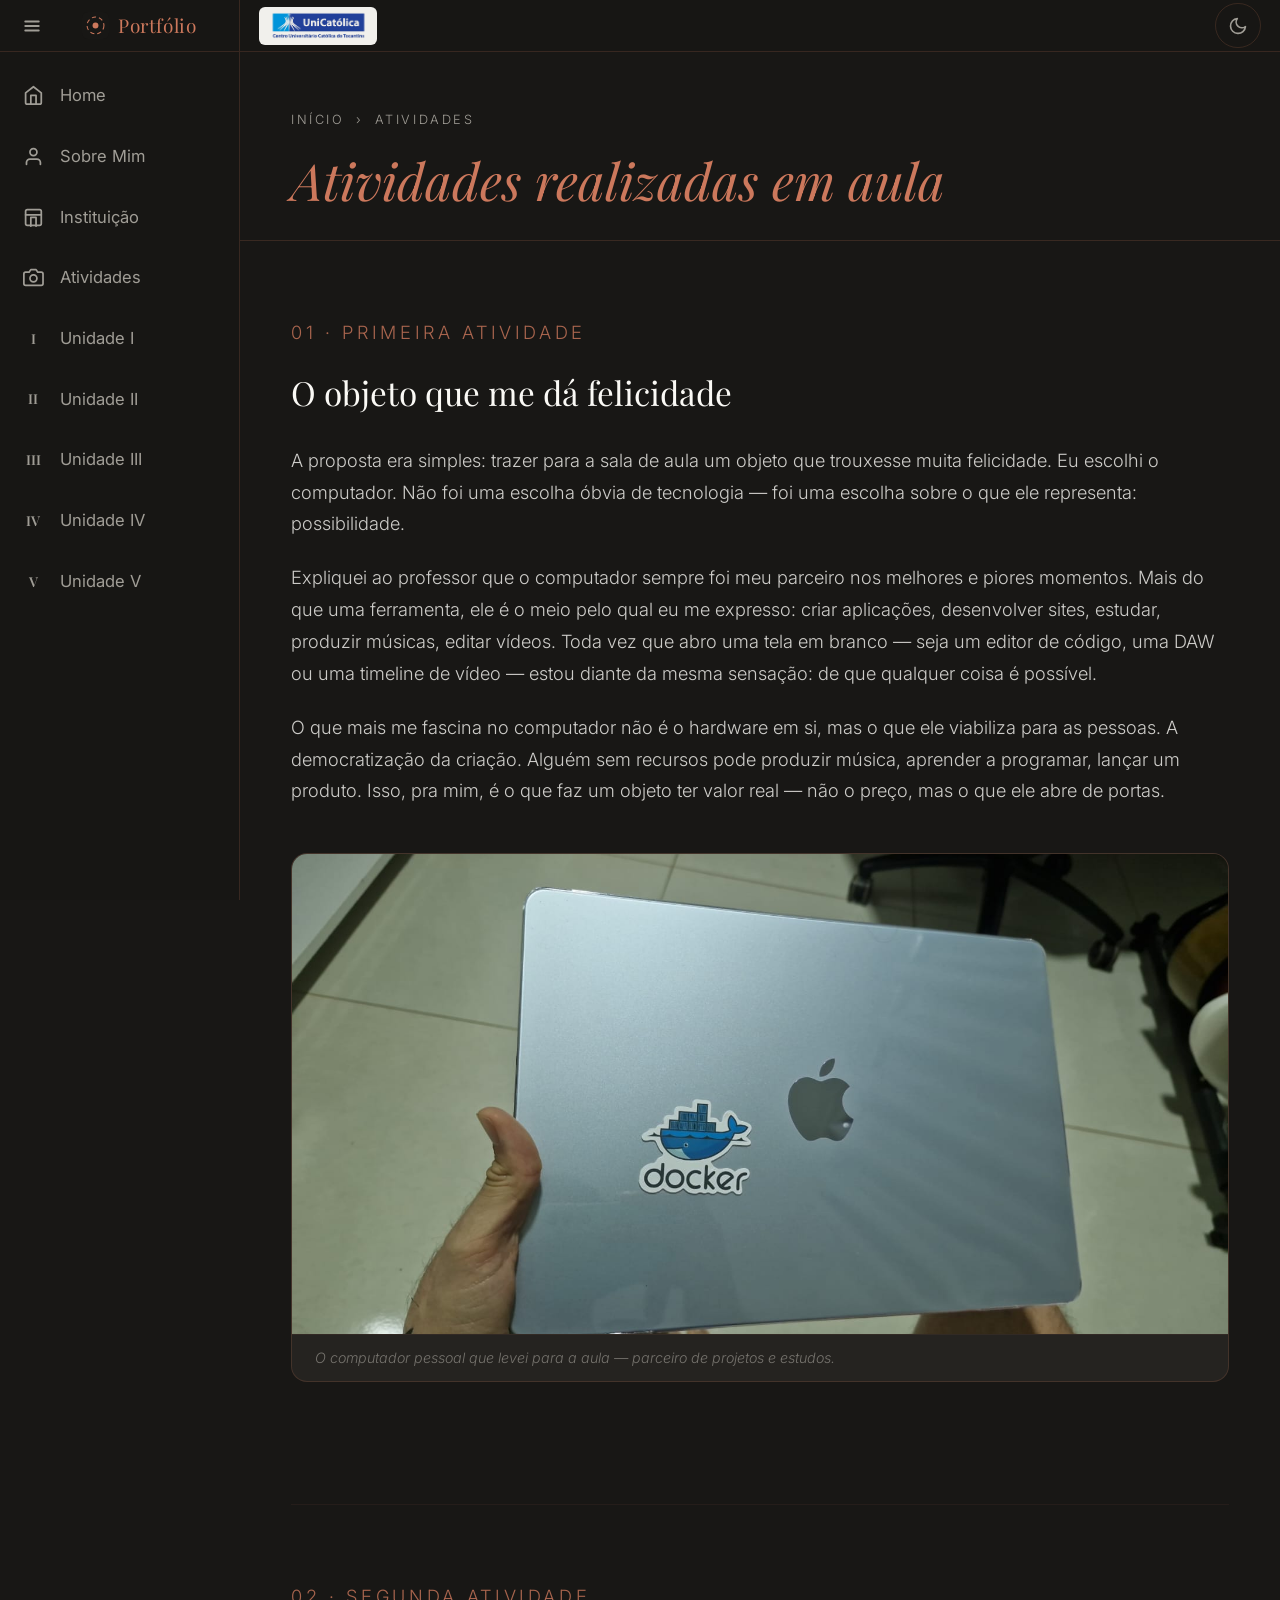
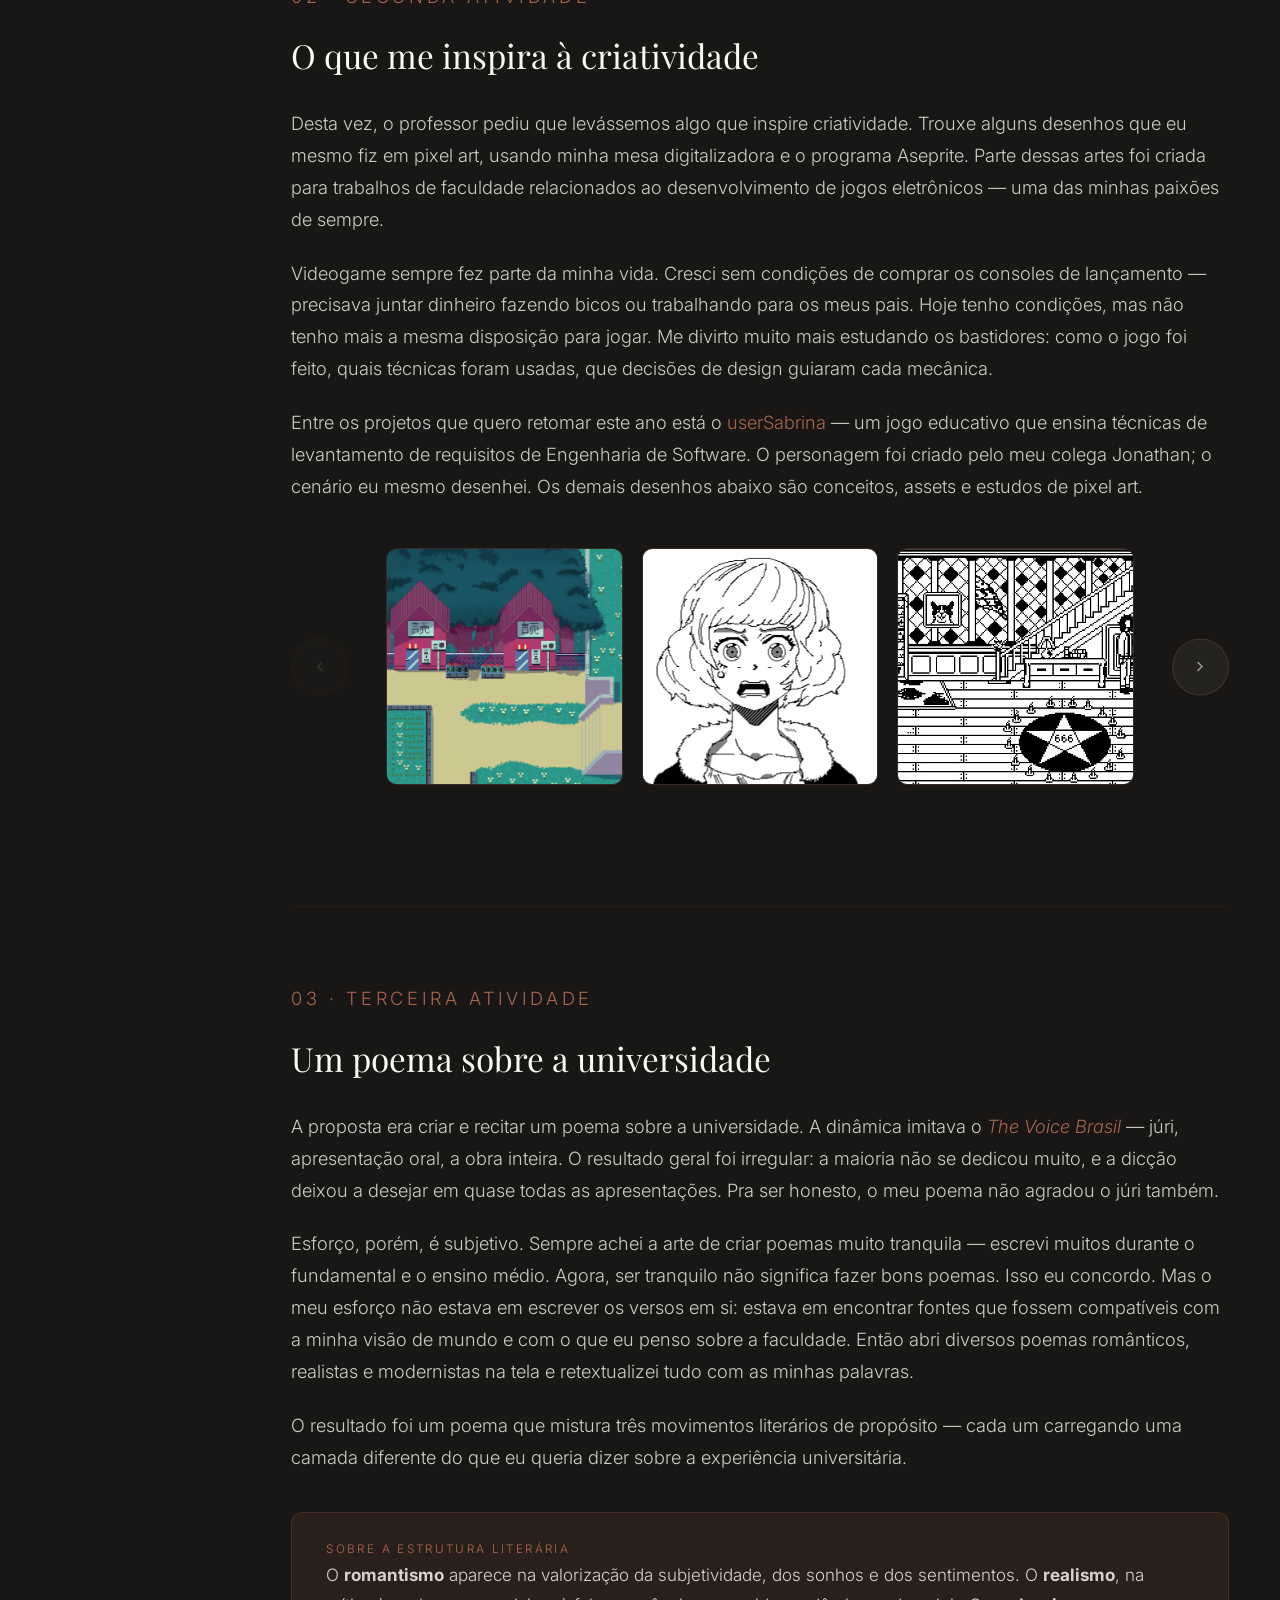
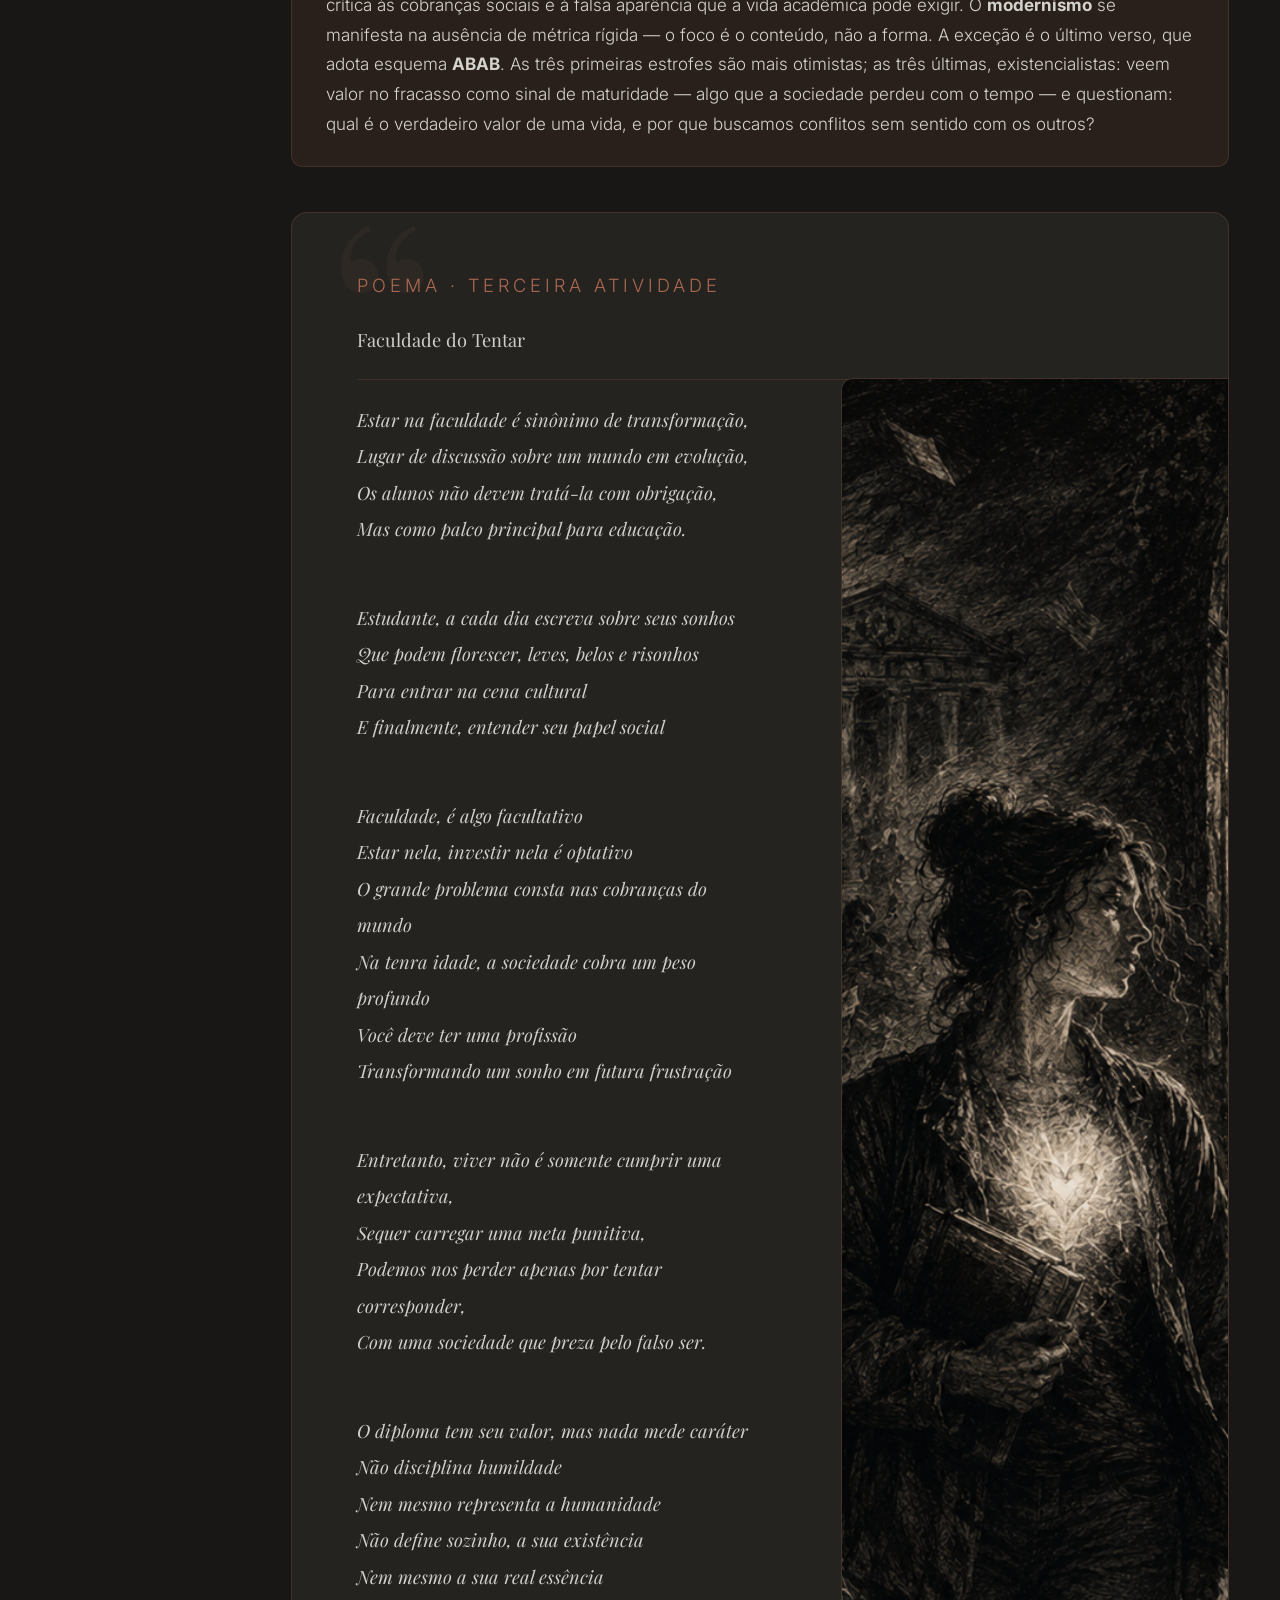
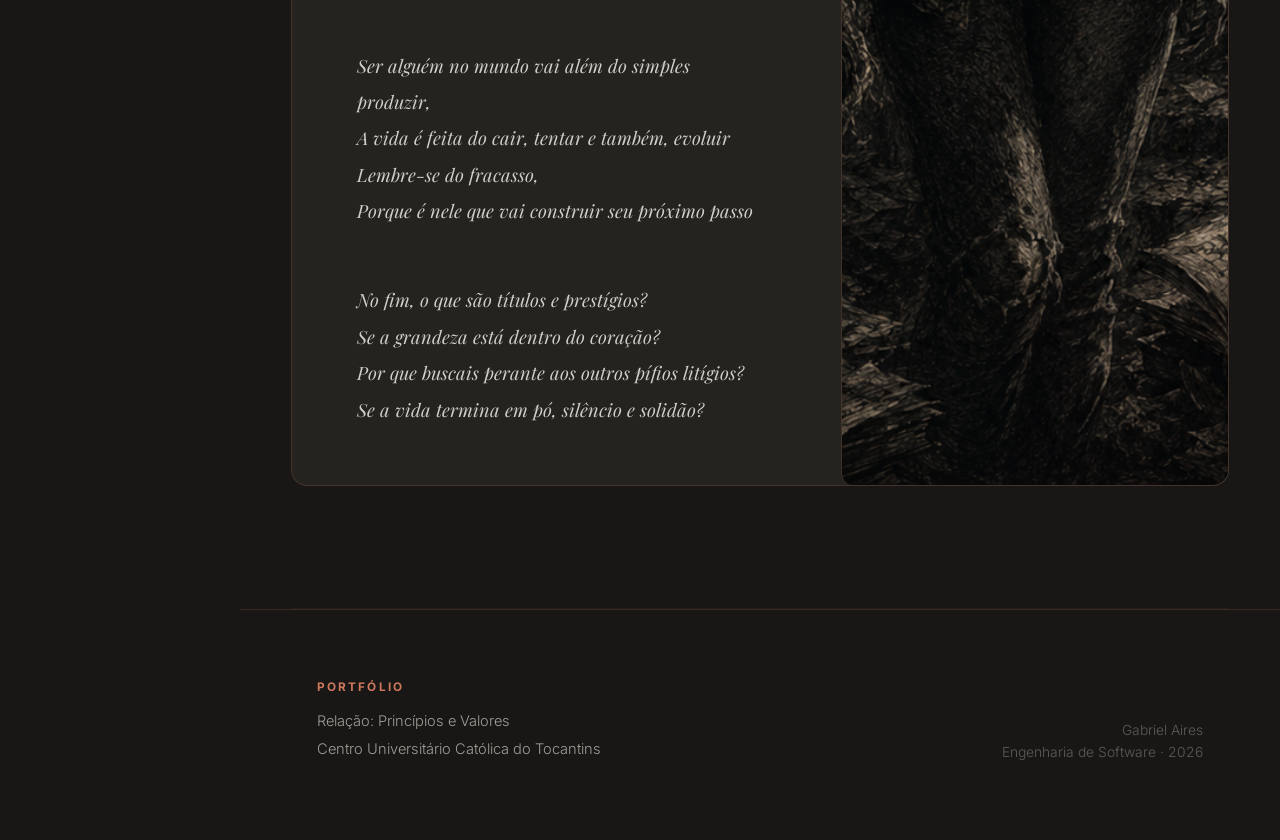
==== commit 9a0e810f: "Remove eyebrow paragraph from index.html Removed the eyebrow paragraph from the activities page." ====
--- a/pages/atividades/index.html
+++ b/pages/atividades/index.html
@@ -103,7 +103,6 @@
       <span aria-hidden="true">›</span>
       Atividades
     </p>
-    <p class="page-header-eyebrow">Relação: Princípios e Valores</p>
     <h1 class="page-header-title"><em>Atividades realizadas em aula</em></h1>
   </header>
 
